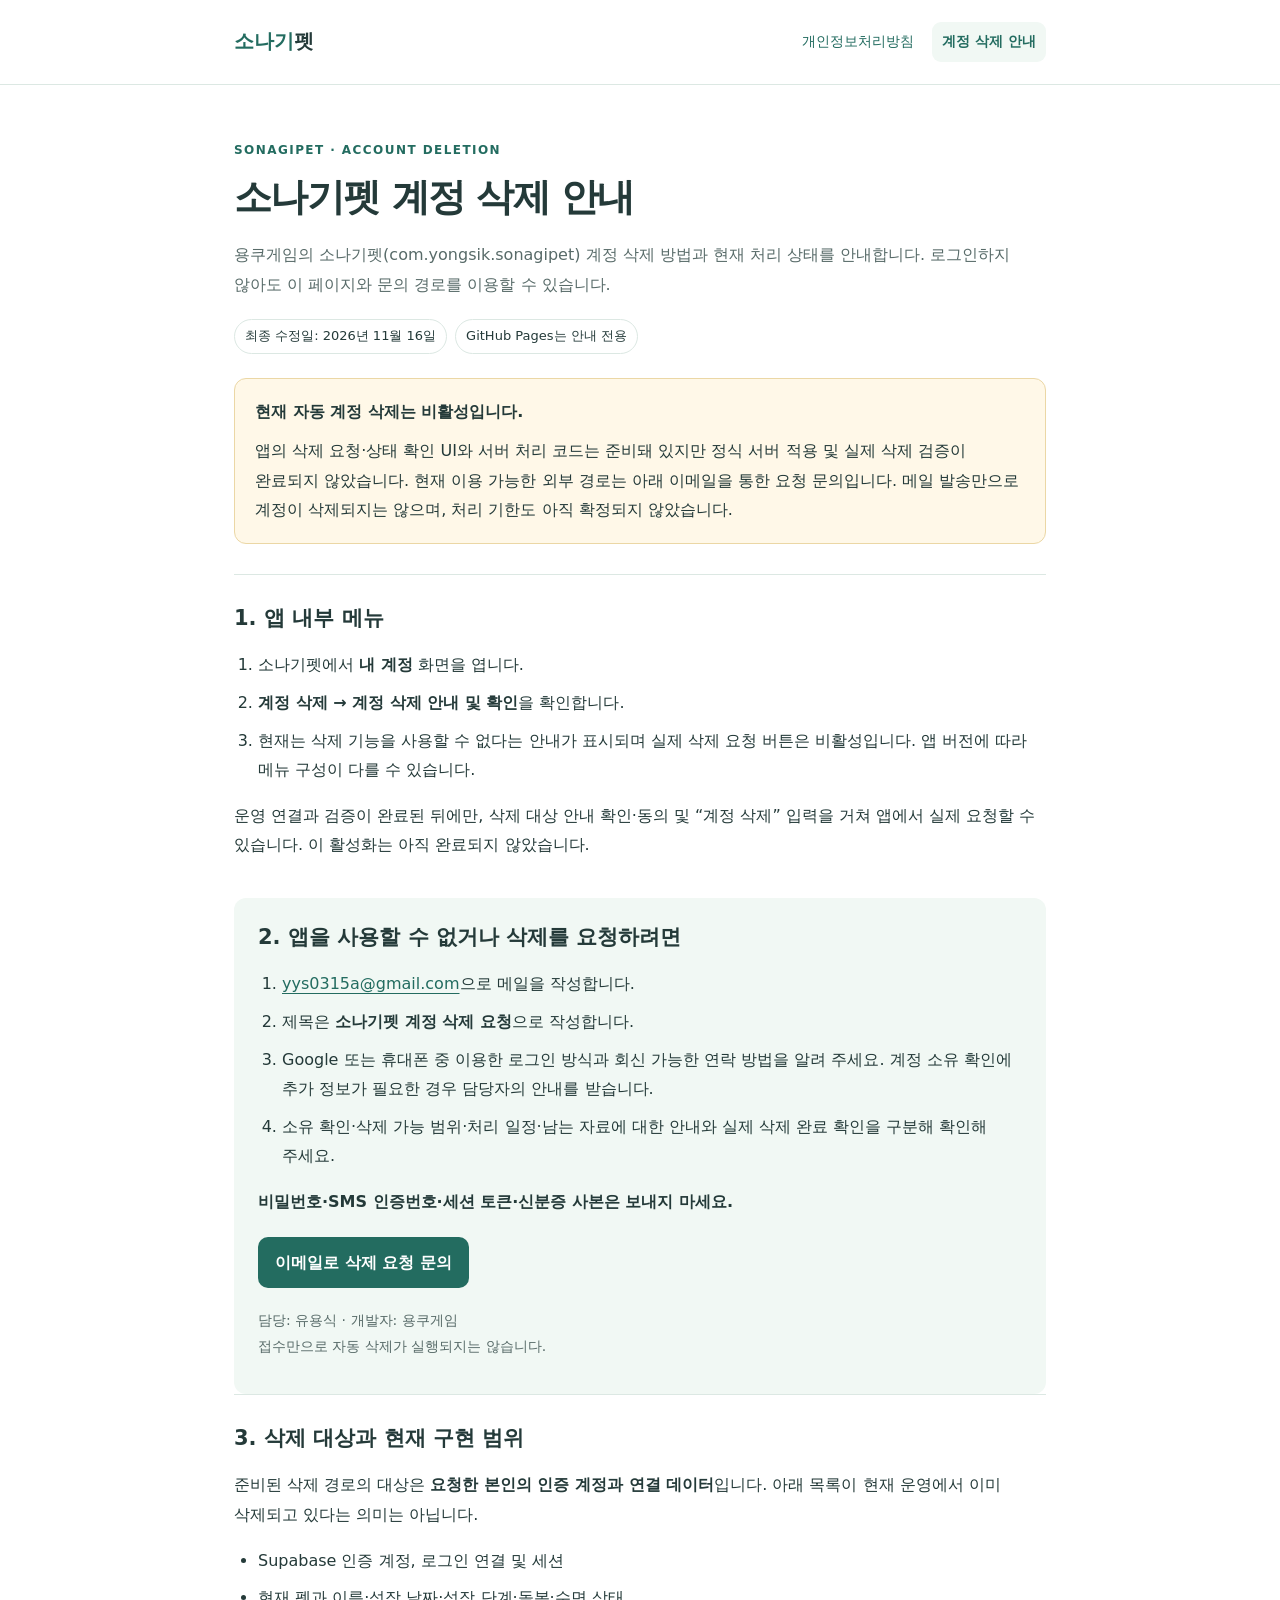
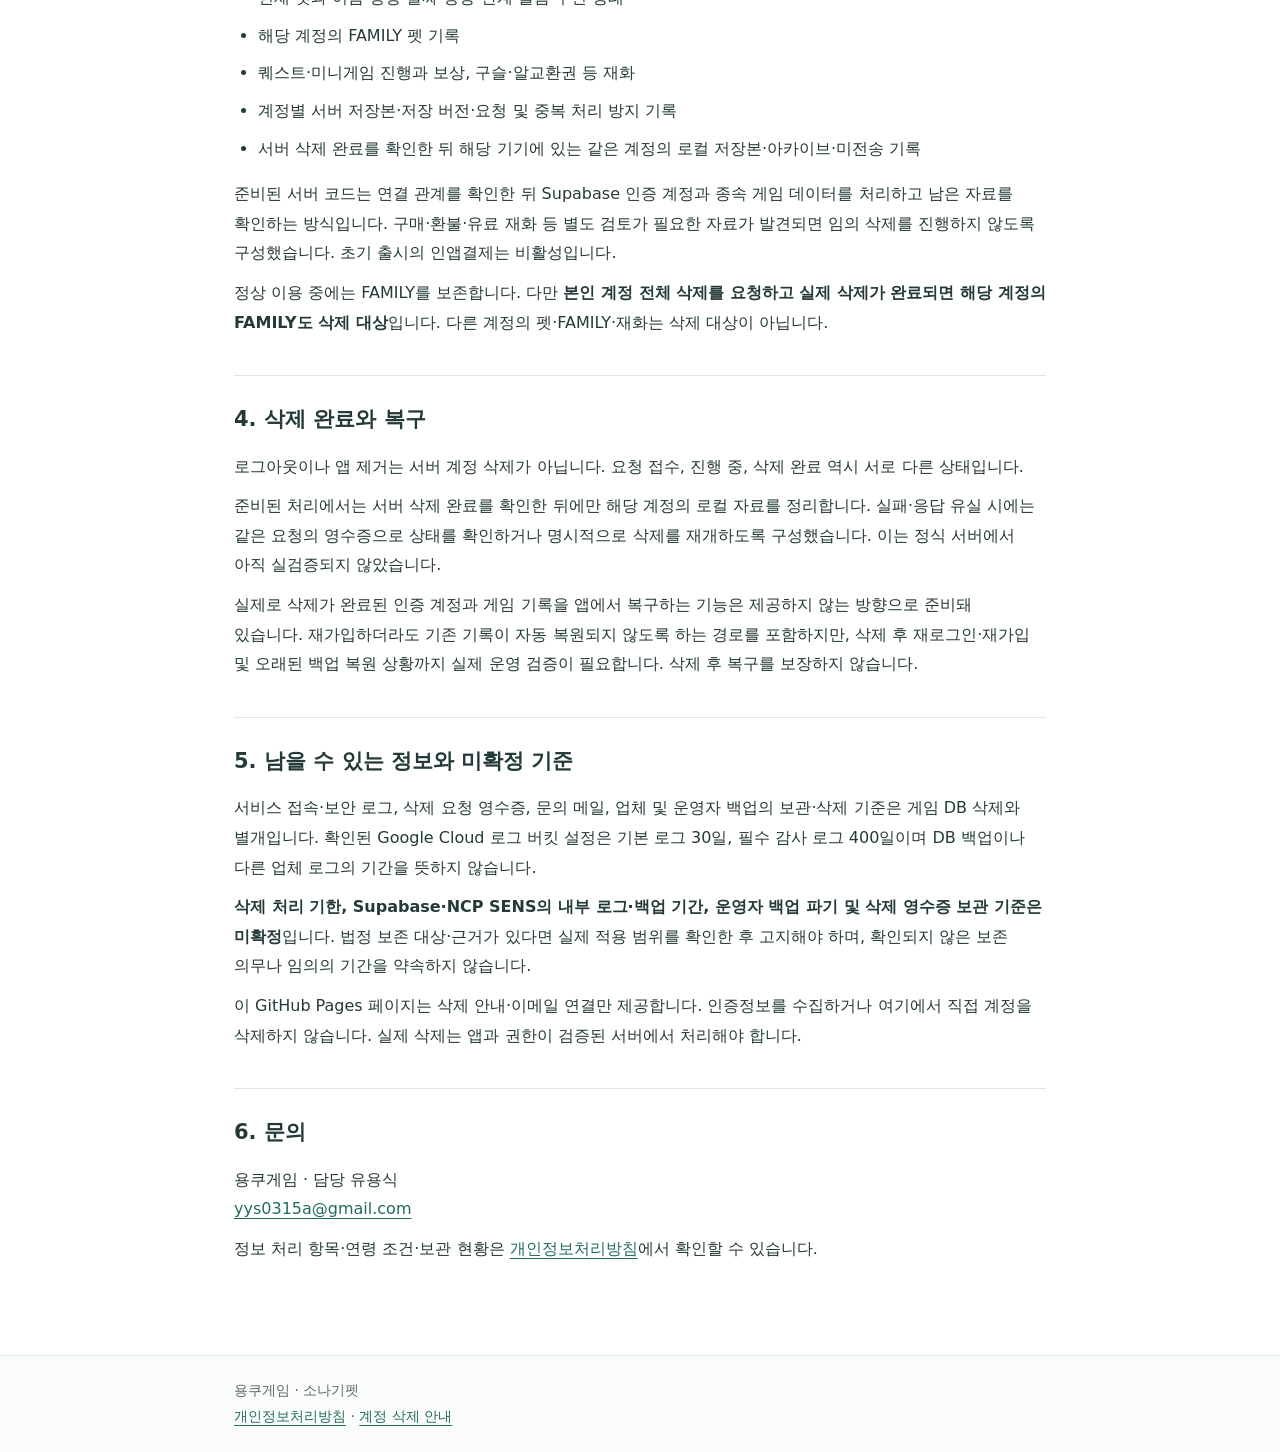
==== delete-account.html @ 119a221a "Publish SonagiPet privacy and account deletion guides" ====
<!doctype html>
<html lang="ko">
<head>
  <meta charset="utf-8">
  <meta name="viewport" content="width=device-width, initial-scale=1">
  <meta name="description" content="소나기펫 계정 삭제의 현재 상태, 앱 메뉴, 삭제 대상 정보와 외부 요청 방법을 안내합니다.">
  <meta name="referrer" content="no-referrer">
  <title>계정 삭제 안내 | 소나기펫 · 용쿠게임</title>
  <link rel="stylesheet" href="style.css">
</head>
<body>
<a class="skip" href="#content">본문으로 바로가기</a>
<header><div class="top"><a class="brand" href="privacy.html"><span>소나기</span>펫</a><nav aria-label="정책 안내"><a href="privacy.html">개인정보처리방침</a><a href="delete-account.html" aria-current="page">계정 삭제 안내</a></nav></div></header>
<main id="content">
  <p class="eyebrow">SONAGIPET · ACCOUNT DELETION</p>
  <h1>소나기펫 계정 삭제 안내</h1>
  <p class="lead">용쿠게임의 소나기펫(com.yongsik.sonagipet) 계정 삭제 방법과 현재 처리 상태를 안내합니다. 로그인하지 않아도 이 페이지와 문의 경로를 이용할 수 있습니다.</p>
  <div class="meta"><span class="tag">최종 수정일: 2026년 11월 16일</span><span class="tag">GitHub Pages는 안내 전용</span></div>
  <aside class="notice" aria-label="현재 기능 상태"><p><strong>현재 자동 계정 삭제는 비활성입니다.</strong></p><p>앱의 삭제 요청·상태 확인 UI와 서버 처리 코드는 준비돼 있지만 정식 서버 적용 및 실제 삭제 검증이 완료되지 않았습니다. 현재 이용 가능한 외부 경로는 아래 이메일을 통한 요청 문의입니다. 메일 발송만으로 계정이 삭제되지는 않으며, 처리 기한도 아직 확정되지 않았습니다.</p></aside>
  <section><h2>1. 앱 내부 메뉴</h2><ol><li>소나기펫에서 <strong>내 계정</strong> 화면을 엽니다.</li><li><strong>계정 삭제 → 계정 삭제 안내 및 확인</strong>을 확인합니다.</li><li>현재는 삭제 기능을 사용할 수 없다는 안내가 표시되며 실제 삭제 요청 버튼은 비활성입니다. 앱 버전에 따라 메뉴 구성이 다를 수 있습니다.</li></ol><p>운영 연결과 검증이 완료된 뒤에만, 삭제 대상 안내 확인·동의 및 “계정 삭제” 입력을 거쳐 앱에서 실제 요청할 수 있습니다. 이 활성화는 아직 완료되지 않았습니다.</p></section>
  <section class="contact"><h2>2. 앱을 사용할 수 없거나 삭제를 요청하려면</h2><ol><li><a href="mailto:yys0315a@gmail.com">yys0315a@gmail.com</a>으로 메일을 작성합니다.</li><li>제목은 <strong>소나기펫 계정 삭제 요청</strong>으로 작성합니다.</li><li>Google 또는 휴대폰 중 이용한 로그인 방식과 회신 가능한 연락 방법을 알려 주세요. 계정 소유 확인에 추가 정보가 필요한 경우 담당자의 안내를 받습니다.</li><li>소유 확인·삭제 가능 범위·처리 일정·남는 자료에 대한 안내와 실제 삭제 완료 확인을 구분해 확인해 주세요.</li></ol><p><strong>비밀번호·SMS 인증번호·세션 토큰·신분증 사본은 보내지 마세요.</strong></p><a class="button" href="mailto:yys0315a@gmail.com?subject=%EC%86%8C%EB%82%98%EA%B8%B0%ED%8E%AB%20%EA%B3%84%EC%A0%95%20%EC%82%AD%EC%A0%9C%20%EC%9A%94%EC%B2%AD">이메일로 삭제 요청 문의</a><p class="small">담당: 유용식 · 개발자: 용쿠게임<br>접수만으로 자동 삭제가 실행되지는 않습니다.</p></section>
  <section><h2>3. 삭제 대상과 현재 구현 범위</h2><p>준비된 삭제 경로의 대상은 <strong>요청한 본인의 인증 계정과 연결 데이터</strong>입니다. 아래 목록이 현재 운영에서 이미 삭제되고 있다는 의미는 아닙니다.</p><ul><li>Supabase 인증 계정, 로그인 연결 및 세션</li><li>현재 펫과 이름·성장 날짜·성장 단계·돌봄·수면 상태</li><li>해당 계정의 FAMILY 펫 기록</li><li>퀘스트·미니게임 진행과 보상, 구슬·알교환권 등 재화</li><li>계정별 서버 저장본·저장 버전·요청 및 중복 처리 방지 기록</li><li>서버 삭제 완료를 확인한 뒤 해당 기기에 있는 같은 계정의 로컬 저장본·아카이브·미전송 기록</li></ul><p>준비된 서버 코드는 연결 관계를 확인한 뒤 Supabase 인증 계정과 종속 게임 데이터를 처리하고 남은 자료를 확인하는 방식입니다. 구매·환불·유료 재화 등 별도 검토가 필요한 자료가 발견되면 임의 삭제를 진행하지 않도록 구성했습니다. 초기 출시의 인앱결제는 비활성입니다.</p><p>정상 이용 중에는 FAMILY를 보존합니다. 다만 <strong>본인 계정 전체 삭제를 요청하고 실제 삭제가 완료되면 해당 계정의 FAMILY도 삭제 대상</strong>입니다. 다른 계정의 펫·FAMILY·재화는 삭제 대상이 아닙니다.</p></section>
  <section><h2>4. 삭제 완료와 복구</h2><p>로그아웃이나 앱 제거는 서버 계정 삭제가 아닙니다. 요청 접수, 진행 중, 삭제 완료 역시 서로 다른 상태입니다.</p><p>준비된 처리에서는 서버 삭제 완료를 확인한 뒤에만 해당 계정의 로컬 자료를 정리합니다. 실패·응답 유실 시에는 같은 요청의 영수증으로 상태를 확인하거나 명시적으로 삭제를 재개하도록 구성했습니다. 이는 정식 서버에서 아직 실검증되지 않았습니다.</p><p>실제로 삭제가 완료된 인증 계정과 게임 기록을 앱에서 복구하는 기능은 제공하지 않는 방향으로 준비돼 있습니다. 재가입하더라도 기존 기록이 자동 복원되지 않도록 하는 경로를 포함하지만, 삭제 후 재로그인·재가입 및 오래된 백업 복원 상황까지 실제 운영 검증이 필요합니다. 삭제 후 복구를 보장하지 않습니다.</p></section>
  <section><h2>5. 남을 수 있는 정보와 미확정 기준</h2><p>서비스 접속·보안 로그, 삭제 요청 영수증, 문의 메일, 업체 및 운영자 백업의 보관·삭제 기준은 게임 DB 삭제와 별개입니다. 확인된 Google Cloud 로그 버킷 설정은 기본 로그 30일, 필수 감사 로그 400일이며 DB 백업이나 다른 업체 로그의 기간을 뜻하지 않습니다.</p><p><strong>삭제 처리 기한, Supabase·NCP SENS의 내부 로그·백업 기간, 운영자 백업 파기 및 삭제 영수증 보관 기준은 미확정</strong>입니다. 법정 보존 대상·근거가 있다면 실제 적용 범위를 확인한 후 고지해야 하며, 확인되지 않은 보존 의무나 임의의 기간을 약속하지 않습니다.</p><p>이 GitHub Pages 페이지는 삭제 안내·이메일 연결만 제공합니다. 인증정보를 수집하거나 여기에서 직접 계정을 삭제하지 않습니다. 실제 삭제는 앱과 권한이 검증된 서버에서 처리해야 합니다.</p></section>
  <section><h2>6. 문의</h2><p>용쿠게임 · 담당 유용식<br><a href="mailto:yys0315a@gmail.com">yys0315a@gmail.com</a></p><p>정보 처리 항목·연령 조건·보관 현황은 <a href="privacy.html">개인정보처리방침</a>에서 확인할 수 있습니다.</p></section>
</main><footer><div class="foot">용쿠게임 · 소나기펫<br><a href="privacy.html">개인정보처리방침</a> · <a href="delete-account.html">계정 삭제 안내</a></div></footer>
</body></html>
---- style.css ----
:root{color-scheme:light;--ink:#243a39;--muted:#586b69;--accent:#236c60;--line:#dce8e3;--soft:#f1f8f4;--warn:#fff8e8;--max:860px}*{box-sizing:border-box}html{scroll-behavior:smooth}body{margin:0;background:#fff;color:var(--ink);font:16px/1.85 system-ui,-apple-system,"Noto Sans KR","Malgun Gothic",sans-serif;word-break:keep-all;overflow-wrap:anywhere}a{color:var(--accent);text-underline-offset:4px}a:hover{text-decoration-thickness:2px}.skip{position:absolute;top:-100px;left:12px;padding:8px;background:#fff;z-index:5}.skip:focus{top:8px}header{border-bottom:1px solid var(--line)}.top,main,.foot{max-width:var(--max);margin:auto;padding:22px 24px}.top{display:flex;align-items:center;justify-content:space-between;gap:16px}.brand{font-size:20px;font-weight:800;color:var(--ink);text-decoration:none}.brand span{color:var(--accent)}nav{display:flex;gap:8px;flex-wrap:wrap}nav a{font-size:14px;padding:7px 10px;border-radius:9px;text-decoration:none}nav a[aria-current=page]{background:var(--soft);font-weight:700}main{padding-top:44px;padding-bottom:54px}.eyebrow{font-size:12px;letter-spacing:.12em;color:var(--accent);font-weight:800}h1{font-size:clamp(28px,5vw,38px);line-height:1.4;margin:10px 0 16px;letter-spacing:-.04em}h2{font-size:21px;line-height:1.5;margin:0 0 16px}h3{font-size:17px;margin:20px 0 8px}p{margin:10px 0}.lead{color:var(--muted)}.meta{display:flex;flex-wrap:wrap;gap:8px;margin:20px 0}.tag{padding:4px 10px;border:1px solid var(--line);border-radius:30px;font-size:13px}.notice{background:var(--warn);border:1px solid #ebd7a5;border-radius:12px;padding:18px 20px;margin:24px 0}.notice p:first-child{margin-top:0}.notice p:last-child{margin-bottom:0}.summary{background:var(--soft);padding:20px;border-radius:12px;margin:24px 0}section{padding:28px 0;border-top:1px solid var(--line)}section:first-of-type{margin-top:30px}ul,ol{padding-left:24px}li{margin:8px 0}.items{display:grid;gap:12px;margin:18px 0}.item{border:1px solid var(--line);border-radius:10px;padding:16px 18px}.item h3{margin:0 0 6px}.item p{margin:6px 0}.label{font-weight:700}.contact{background:var(--soft);padding:24px;border-radius:12px;border:0}.button{display:inline-block;background:var(--accent);color:#fff;padding:11px 17px;border-radius:10px;text-decoration:none;font-weight:700;margin:10px 0}.small{font-size:14px;color:var(--muted)}footer{border-top:1px solid var(--line);background:#fafcfb}.foot{font-size:14px;color:var(--muted)}:focus-visible{outline:3px solid #397daf;outline-offset:4px}@media(max-width:600px){.top{align-items:flex-start;flex-direction:column;gap:10px}.top,main,.foot{padding-left:20px;padding-right:20px}main{padding-top:28px}nav a{padding:7px 9px}.notice,.summary,.contact{padding:17px}h2{font-size:20px}}@media(prefers-reduced-motion:reduce){html{scroll-behavior:auto}}@media print{nav,.skip,.button{display:none}body{font-size:11pt}main{max-width:none;padding:0}.notice{background:none}a{color:inherit}}
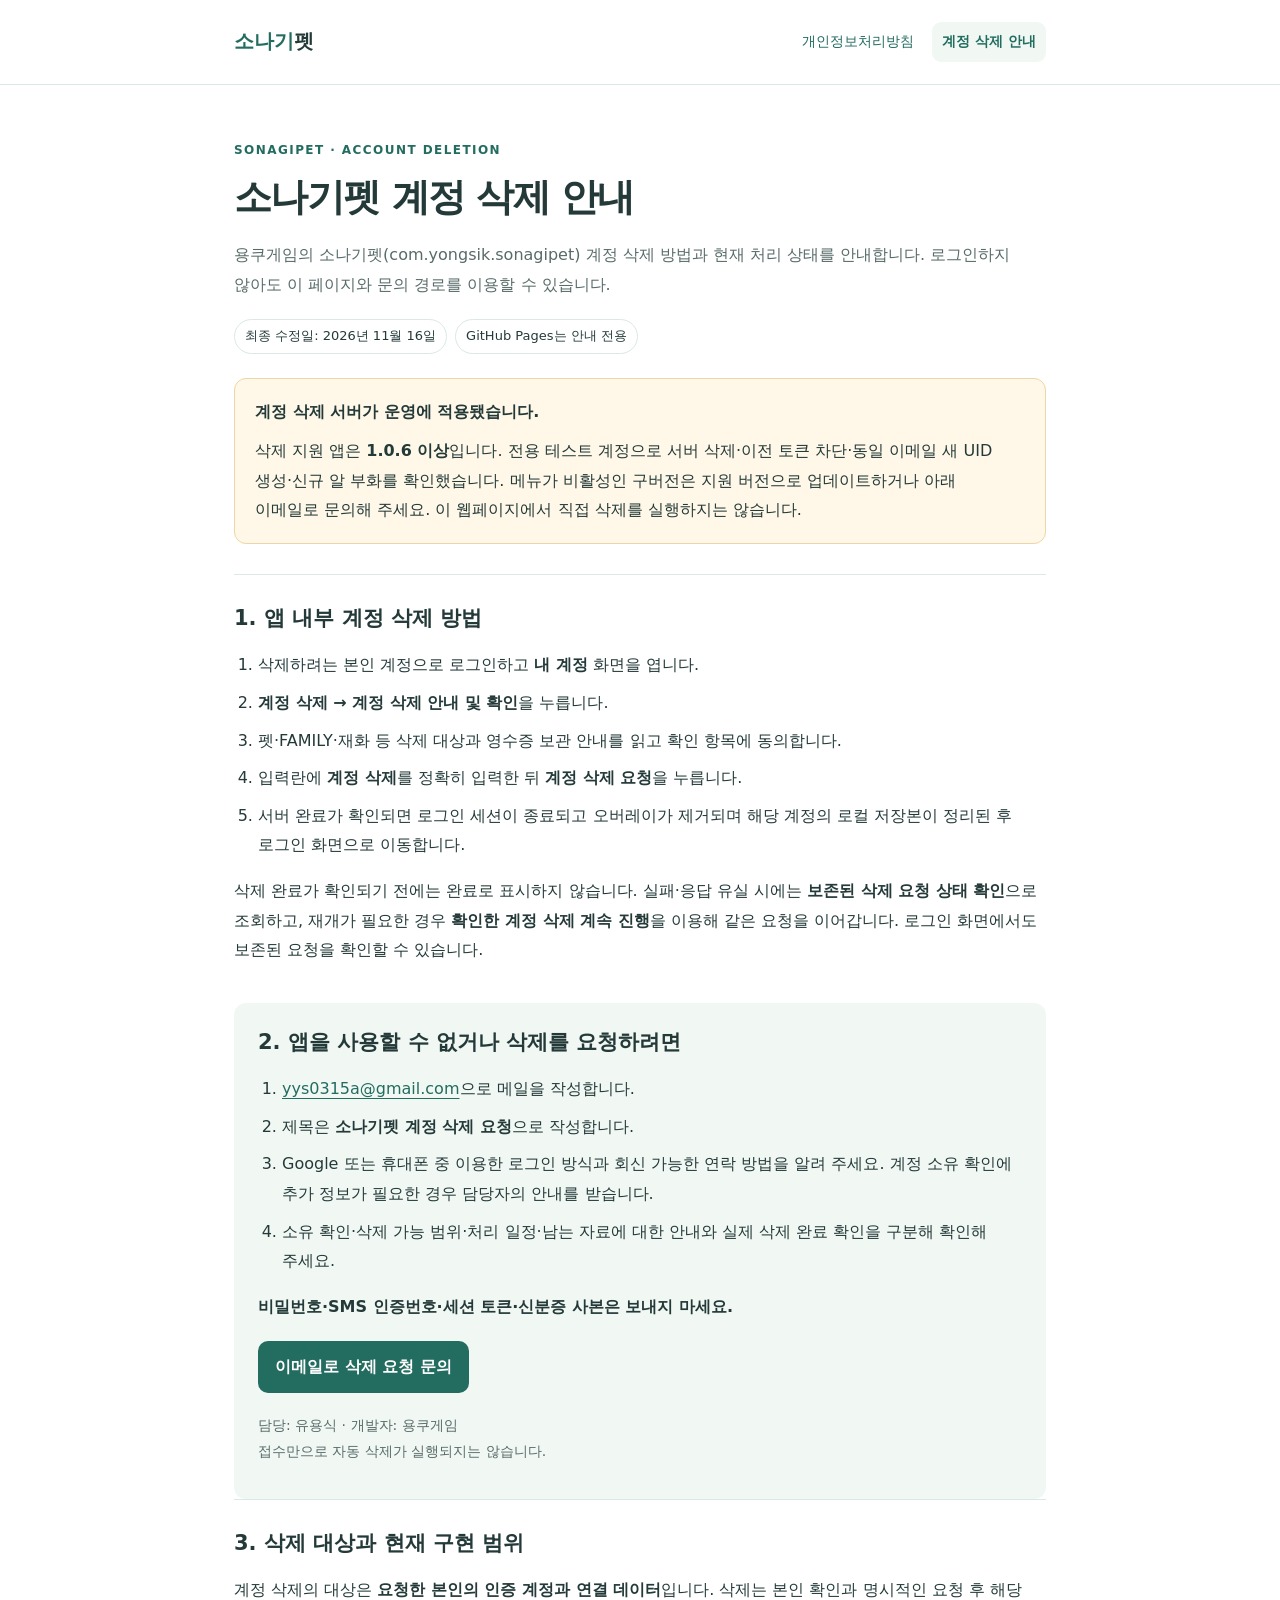
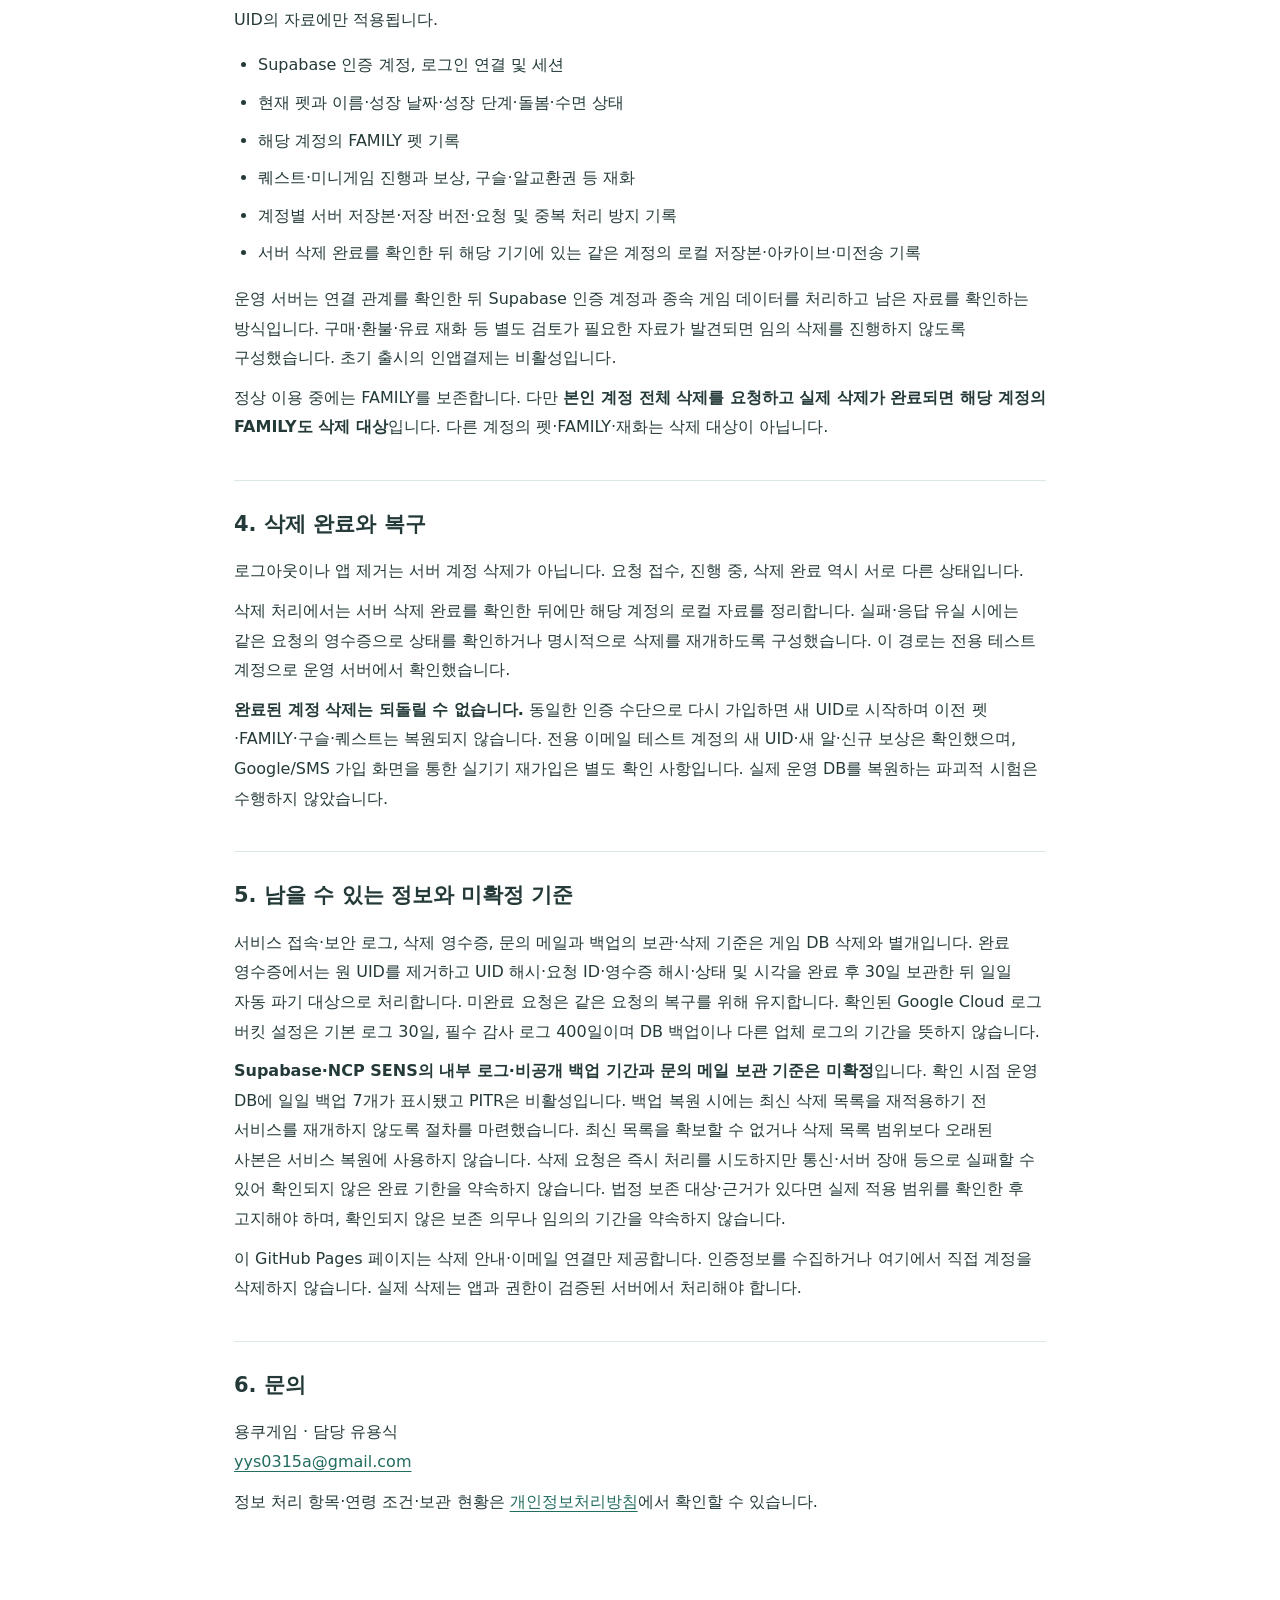
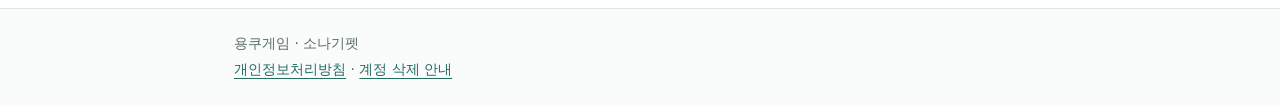
==== commit eebac5cd: "Document live account deletion and 30-day receipts" ====
--- a/delete-account.html
+++ b/delete-account.html
@@ -16,12 +16,12 @@
   <h1>소나기펫 계정 삭제 안내</h1>
   <p class="lead">용쿠게임의 소나기펫(com.yongsik.sonagipet) 계정 삭제 방법과 현재 처리 상태를 안내합니다. 로그인하지 않아도 이 페이지와 문의 경로를 이용할 수 있습니다.</p>
   <div class="meta"><span class="tag">최종 수정일: 2026년 11월 16일</span><span class="tag">GitHub Pages는 안내 전용</span></div>
-  <aside class="notice" aria-label="현재 기능 상태"><p><strong>현재 자동 계정 삭제는 비활성입니다.</strong></p><p>앱의 삭제 요청·상태 확인 UI와 서버 처리 코드는 준비돼 있지만 정식 서버 적용 및 실제 삭제 검증이 완료되지 않았습니다. 현재 이용 가능한 외부 경로는 아래 이메일을 통한 요청 문의입니다. 메일 발송만으로 계정이 삭제되지는 않으며, 처리 기한도 아직 확정되지 않았습니다.</p></aside>
-  <section><h2>1. 앱 내부 메뉴</h2><ol><li>소나기펫에서 <strong>내 계정</strong> 화면을 엽니다.</li><li><strong>계정 삭제 → 계정 삭제 안내 및 확인</strong>을 확인합니다.</li><li>현재는 삭제 기능을 사용할 수 없다는 안내가 표시되며 실제 삭제 요청 버튼은 비활성입니다. 앱 버전에 따라 메뉴 구성이 다를 수 있습니다.</li></ol><p>운영 연결과 검증이 완료된 뒤에만, 삭제 대상 안내 확인·동의 및 “계정 삭제” 입력을 거쳐 앱에서 실제 요청할 수 있습니다. 이 활성화는 아직 완료되지 않았습니다.</p></section>
+  <aside class="notice" aria-label="현재 기능 상태"><p><strong>계정 삭제 서버가 운영에 적용됐습니다.</strong></p><p>삭제 지원 앱은 <strong>1.0.6 이상</strong>입니다. 전용 테스트 계정으로 서버 삭제·이전 토큰 차단·동일 이메일 새 UID 생성·신규 알 부화를 확인했습니다. 메뉴가 비활성인 구버전은 지원 버전으로 업데이트하거나 아래 이메일로 문의해 주세요. 이 웹페이지에서 직접 삭제를 실행하지는 않습니다.</p></aside>
+  <section><h2>1. 앱 내부 계정 삭제 방법</h2><ol><li>삭제하려는 본인 계정으로 로그인하고 <strong>내 계정</strong> 화면을 엽니다.</li><li><strong>계정 삭제 → 계정 삭제 안내 및 확인</strong>을 누릅니다.</li><li>펫·FAMILY·재화 등 삭제 대상과 영수증 보관 안내를 읽고 확인 항목에 동의합니다.</li><li>입력란에 <strong>계정 삭제</strong>를 정확히 입력한 뒤 <strong>계정 삭제 요청</strong>을 누릅니다.</li><li>서버 완료가 확인되면 로그인 세션이 종료되고 오버레이가 제거되며 해당 계정의 로컬 저장본이 정리된 후 로그인 화면으로 이동합니다.</li></ol><p>삭제 완료가 확인되기 전에는 완료로 표시하지 않습니다. 실패·응답 유실 시에는 <strong>보존된 삭제 요청 상태 확인</strong>으로 조회하고, 재개가 필요한 경우 <strong>확인한 계정 삭제 계속 진행</strong>을 이용해 같은 요청을 이어갑니다. 로그인 화면에서도 보존된 요청을 확인할 수 있습니다.</p></section>
   <section class="contact"><h2>2. 앱을 사용할 수 없거나 삭제를 요청하려면</h2><ol><li><a href="mailto:yys0315a@gmail.com">yys0315a@gmail.com</a>으로 메일을 작성합니다.</li><li>제목은 <strong>소나기펫 계정 삭제 요청</strong>으로 작성합니다.</li><li>Google 또는 휴대폰 중 이용한 로그인 방식과 회신 가능한 연락 방법을 알려 주세요. 계정 소유 확인에 추가 정보가 필요한 경우 담당자의 안내를 받습니다.</li><li>소유 확인·삭제 가능 범위·처리 일정·남는 자료에 대한 안내와 실제 삭제 완료 확인을 구분해 확인해 주세요.</li></ol><p><strong>비밀번호·SMS 인증번호·세션 토큰·신분증 사본은 보내지 마세요.</strong></p><a class="button" href="mailto:yys0315a@gmail.com?subject=%EC%86%8C%EB%82%98%EA%B8%B0%ED%8E%AB%20%EA%B3%84%EC%A0%95%20%EC%82%AD%EC%A0%9C%20%EC%9A%94%EC%B2%AD">이메일로 삭제 요청 문의</a><p class="small">담당: 유용식 · 개발자: 용쿠게임<br>접수만으로 자동 삭제가 실행되지는 않습니다.</p></section>
-  <section><h2>3. 삭제 대상과 현재 구현 범위</h2><p>준비된 삭제 경로의 대상은 <strong>요청한 본인의 인증 계정과 연결 데이터</strong>입니다. 아래 목록이 현재 운영에서 이미 삭제되고 있다는 의미는 아닙니다.</p><ul><li>Supabase 인증 계정, 로그인 연결 및 세션</li><li>현재 펫과 이름·성장 날짜·성장 단계·돌봄·수면 상태</li><li>해당 계정의 FAMILY 펫 기록</li><li>퀘스트·미니게임 진행과 보상, 구슬·알교환권 등 재화</li><li>계정별 서버 저장본·저장 버전·요청 및 중복 처리 방지 기록</li><li>서버 삭제 완료를 확인한 뒤 해당 기기에 있는 같은 계정의 로컬 저장본·아카이브·미전송 기록</li></ul><p>준비된 서버 코드는 연결 관계를 확인한 뒤 Supabase 인증 계정과 종속 게임 데이터를 처리하고 남은 자료를 확인하는 방식입니다. 구매·환불·유료 재화 등 별도 검토가 필요한 자료가 발견되면 임의 삭제를 진행하지 않도록 구성했습니다. 초기 출시의 인앱결제는 비활성입니다.</p><p>정상 이용 중에는 FAMILY를 보존합니다. 다만 <strong>본인 계정 전체 삭제를 요청하고 실제 삭제가 완료되면 해당 계정의 FAMILY도 삭제 대상</strong>입니다. 다른 계정의 펫·FAMILY·재화는 삭제 대상이 아닙니다.</p></section>
-  <section><h2>4. 삭제 완료와 복구</h2><p>로그아웃이나 앱 제거는 서버 계정 삭제가 아닙니다. 요청 접수, 진행 중, 삭제 완료 역시 서로 다른 상태입니다.</p><p>준비된 처리에서는 서버 삭제 완료를 확인한 뒤에만 해당 계정의 로컬 자료를 정리합니다. 실패·응답 유실 시에는 같은 요청의 영수증으로 상태를 확인하거나 명시적으로 삭제를 재개하도록 구성했습니다. 이는 정식 서버에서 아직 실검증되지 않았습니다.</p><p>실제로 삭제가 완료된 인증 계정과 게임 기록을 앱에서 복구하는 기능은 제공하지 않는 방향으로 준비돼 있습니다. 재가입하더라도 기존 기록이 자동 복원되지 않도록 하는 경로를 포함하지만, 삭제 후 재로그인·재가입 및 오래된 백업 복원 상황까지 실제 운영 검증이 필요합니다. 삭제 후 복구를 보장하지 않습니다.</p></section>
-  <section><h2>5. 남을 수 있는 정보와 미확정 기준</h2><p>서비스 접속·보안 로그, 삭제 요청 영수증, 문의 메일, 업체 및 운영자 백업의 보관·삭제 기준은 게임 DB 삭제와 별개입니다. 확인된 Google Cloud 로그 버킷 설정은 기본 로그 30일, 필수 감사 로그 400일이며 DB 백업이나 다른 업체 로그의 기간을 뜻하지 않습니다.</p><p><strong>삭제 처리 기한, Supabase·NCP SENS의 내부 로그·백업 기간, 운영자 백업 파기 및 삭제 영수증 보관 기준은 미확정</strong>입니다. 법정 보존 대상·근거가 있다면 실제 적용 범위를 확인한 후 고지해야 하며, 확인되지 않은 보존 의무나 임의의 기간을 약속하지 않습니다.</p><p>이 GitHub Pages 페이지는 삭제 안내·이메일 연결만 제공합니다. 인증정보를 수집하거나 여기에서 직접 계정을 삭제하지 않습니다. 실제 삭제는 앱과 권한이 검증된 서버에서 처리해야 합니다.</p></section>
+  <section><h2>3. 삭제 대상과 현재 구현 범위</h2><p>계정 삭제의 대상은 <strong>요청한 본인의 인증 계정과 연결 데이터</strong>입니다. 삭제는 본인 확인과 명시적인 요청 후 해당 UID의 자료에만 적용됩니다.</p><ul><li>Supabase 인증 계정, 로그인 연결 및 세션</li><li>현재 펫과 이름·성장 날짜·성장 단계·돌봄·수면 상태</li><li>해당 계정의 FAMILY 펫 기록</li><li>퀘스트·미니게임 진행과 보상, 구슬·알교환권 등 재화</li><li>계정별 서버 저장본·저장 버전·요청 및 중복 처리 방지 기록</li><li>서버 삭제 완료를 확인한 뒤 해당 기기에 있는 같은 계정의 로컬 저장본·아카이브·미전송 기록</li></ul><p>운영 서버는 연결 관계를 확인한 뒤 Supabase 인증 계정과 종속 게임 데이터를 처리하고 남은 자료를 확인하는 방식입니다. 구매·환불·유료 재화 등 별도 검토가 필요한 자료가 발견되면 임의 삭제를 진행하지 않도록 구성했습니다. 초기 출시의 인앱결제는 비활성입니다.</p><p>정상 이용 중에는 FAMILY를 보존합니다. 다만 <strong>본인 계정 전체 삭제를 요청하고 실제 삭제가 완료되면 해당 계정의 FAMILY도 삭제 대상</strong>입니다. 다른 계정의 펫·FAMILY·재화는 삭제 대상이 아닙니다.</p></section>
+  <section><h2>4. 삭제 완료와 복구</h2><p>로그아웃이나 앱 제거는 서버 계정 삭제가 아닙니다. 요청 접수, 진행 중, 삭제 완료 역시 서로 다른 상태입니다.</p><p>삭제 처리에서는 서버 삭제 완료를 확인한 뒤에만 해당 계정의 로컬 자료를 정리합니다. 실패·응답 유실 시에는 같은 요청의 영수증으로 상태를 확인하거나 명시적으로 삭제를 재개하도록 구성했습니다. 이 경로는 전용 테스트 계정으로 운영 서버에서 확인했습니다.</p><p><strong>완료된 계정 삭제는 되돌릴 수 없습니다.</strong> 동일한 인증 수단으로 다시 가입하면 새 UID로 시작하며 이전 펫·FAMILY·구슬·퀘스트는 복원되지 않습니다. 전용 이메일 테스트 계정의 새 UID·새 알·신규 보상은 확인했으며, Google/SMS 가입 화면을 통한 실기기 재가입은 별도 확인 사항입니다. 실제 운영 DB를 복원하는 파괴적 시험은 수행하지 않았습니다.</p></section>
+  <section><h2>5. 남을 수 있는 정보와 미확정 기준</h2><p>서비스 접속·보안 로그, 삭제 영수증, 문의 메일과 백업의 보관·삭제 기준은 게임 DB 삭제와 별개입니다. 완료 영수증에서는 원 UID를 제거하고 UID 해시·요청 ID·영수증 해시·상태 및 시각을 완료 후 30일 보관한 뒤 일일 자동 파기 대상으로 처리합니다. 미완료 요청은 같은 요청의 복구를 위해 유지합니다. 확인된 Google Cloud 로그 버킷 설정은 기본 로그 30일, 필수 감사 로그 400일이며 DB 백업이나 다른 업체 로그의 기간을 뜻하지 않습니다.</p><p><strong>Supabase·NCP SENS의 내부 로그·비공개 백업 기간과 문의 메일 보관 기준은 미확정</strong>입니다. 확인 시점 운영 DB에 일일 백업 7개가 표시됐고 PITR은 비활성입니다. 백업 복원 시에는 최신 삭제 목록을 재적용하기 전 서비스를 재개하지 않도록 절차를 마련했습니다. 최신 목록을 확보할 수 없거나 삭제 목록 범위보다 오래된 사본은 서비스 복원에 사용하지 않습니다. 삭제 요청은 즉시 처리를 시도하지만 통신·서버 장애 등으로 실패할 수 있어 확인되지 않은 완료 기한을 약속하지 않습니다. 법정 보존 대상·근거가 있다면 실제 적용 범위를 확인한 후 고지해야 하며, 확인되지 않은 보존 의무나 임의의 기간을 약속하지 않습니다.</p><p>이 GitHub Pages 페이지는 삭제 안내·이메일 연결만 제공합니다. 인증정보를 수집하거나 여기에서 직접 계정을 삭제하지 않습니다. 실제 삭제는 앱과 권한이 검증된 서버에서 처리해야 합니다.</p></section>
   <section><h2>6. 문의</h2><p>용쿠게임 · 담당 유용식<br><a href="mailto:yys0315a@gmail.com">yys0315a@gmail.com</a></p><p>정보 처리 항목·연령 조건·보관 현황은 <a href="privacy.html">개인정보처리방침</a>에서 확인할 수 있습니다.</p></section>
 </main><footer><div class="foot">용쿠게임 · 소나기펫<br><a href="privacy.html">개인정보처리방침</a> · <a href="delete-account.html">계정 삭제 안내</a></div></footer>
 </body></html>
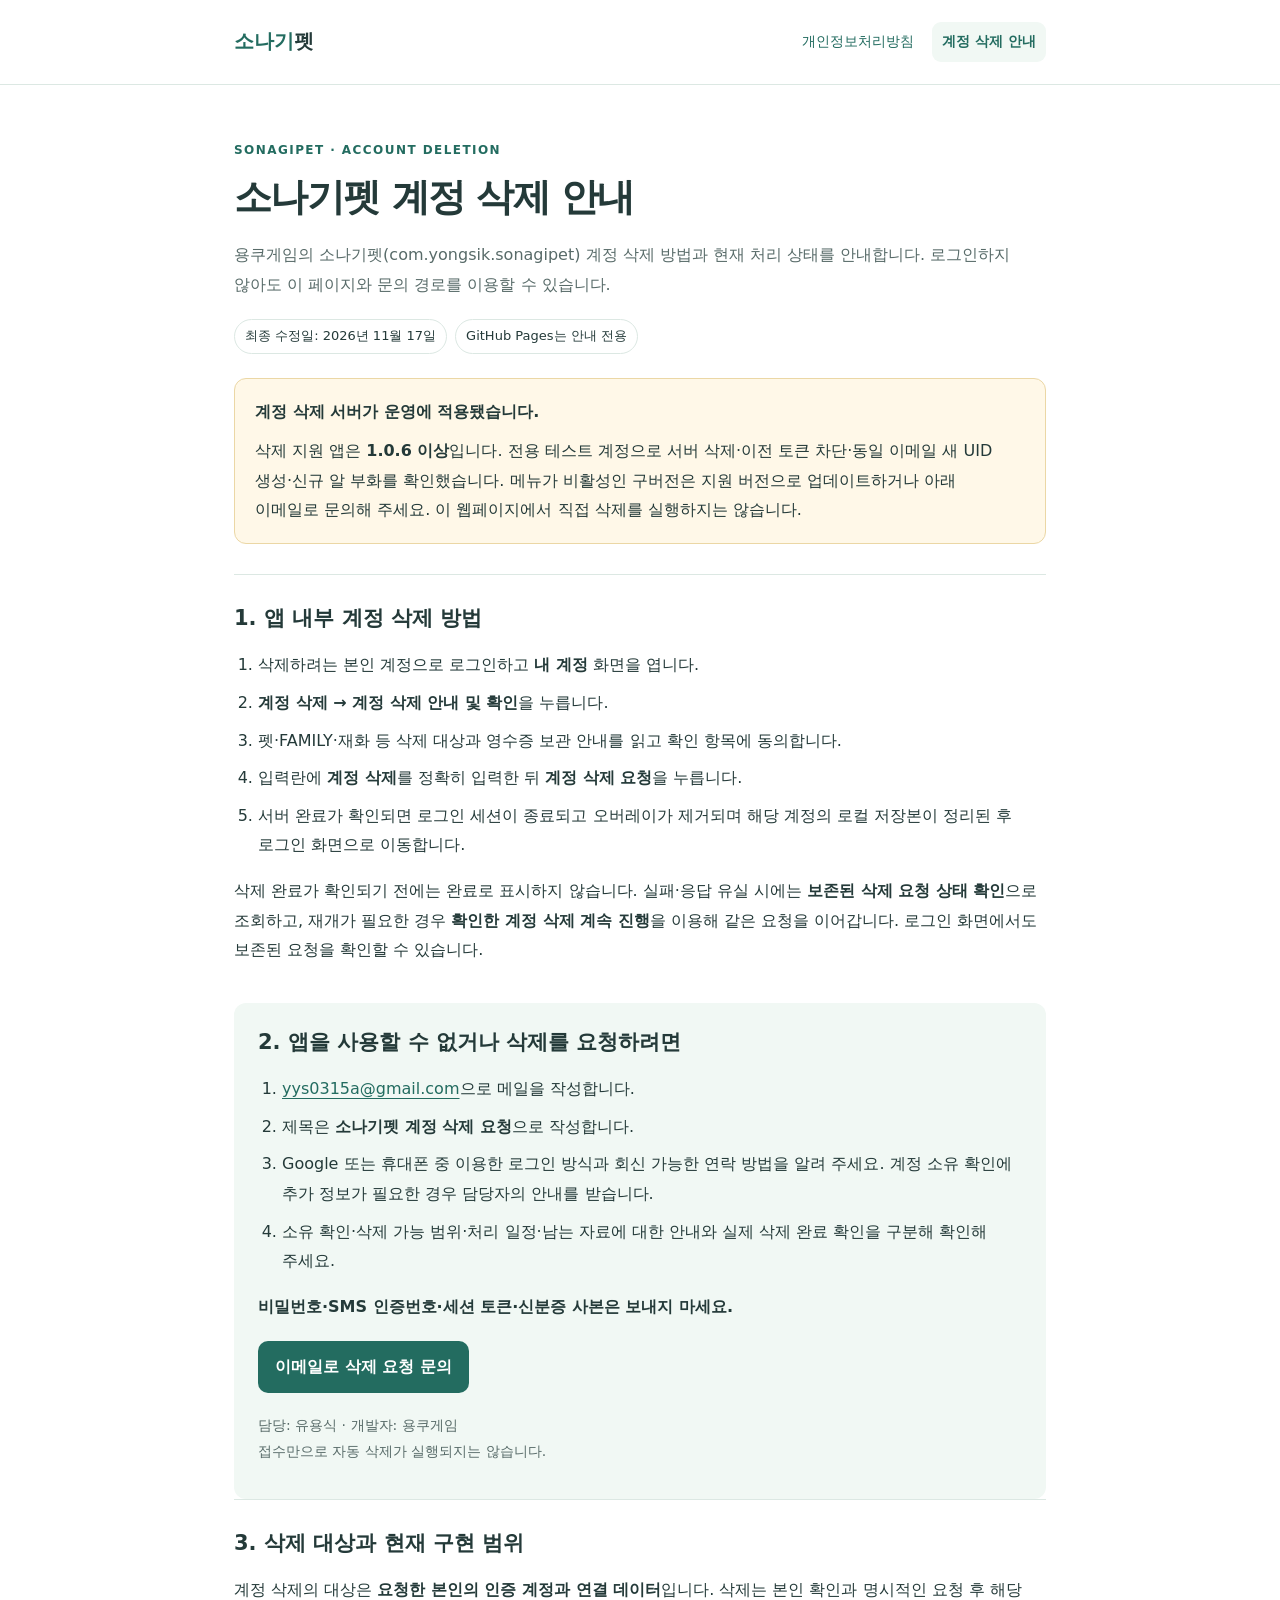
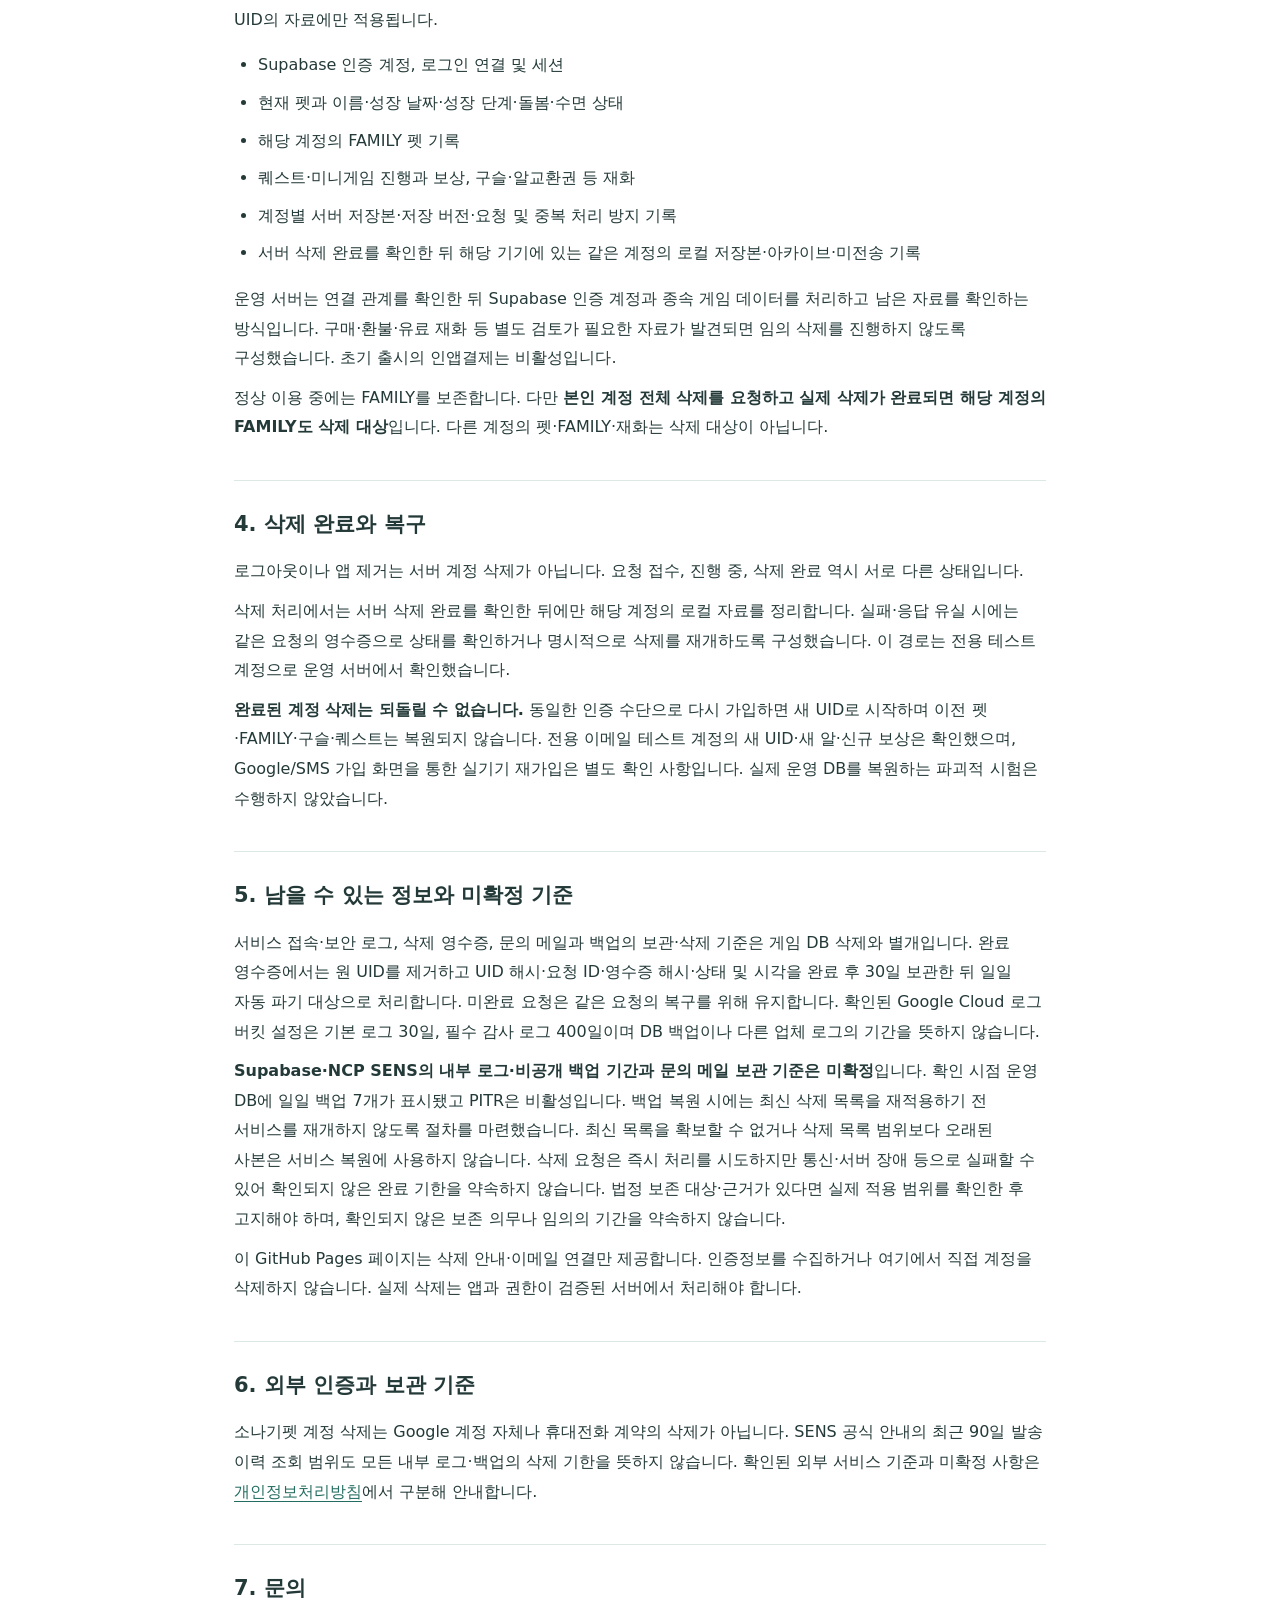
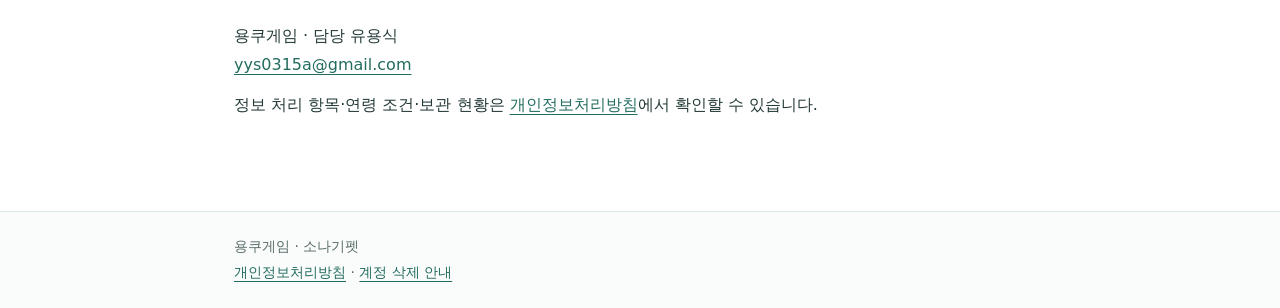
==== commit e8f4efbd: "Set minimum age 14 and clarify provider retention" ====
--- a/delete-account.html
+++ b/delete-account.html
@@ -15,13 +15,14 @@
   <p class="eyebrow">SONAGIPET · ACCOUNT DELETION</p>
   <h1>소나기펫 계정 삭제 안내</h1>
   <p class="lead">용쿠게임의 소나기펫(com.yongsik.sonagipet) 계정 삭제 방법과 현재 처리 상태를 안내합니다. 로그인하지 않아도 이 페이지와 문의 경로를 이용할 수 있습니다.</p>
-  <div class="meta"><span class="tag">최종 수정일: 2026년 11월 16일</span><span class="tag">GitHub Pages는 안내 전용</span></div>
+  <div class="meta"><span class="tag">최종 수정일: 2026년 11월 17일</span><span class="tag">GitHub Pages는 안내 전용</span></div>
   <aside class="notice" aria-label="현재 기능 상태"><p><strong>계정 삭제 서버가 운영에 적용됐습니다.</strong></p><p>삭제 지원 앱은 <strong>1.0.6 이상</strong>입니다. 전용 테스트 계정으로 서버 삭제·이전 토큰 차단·동일 이메일 새 UID 생성·신규 알 부화를 확인했습니다. 메뉴가 비활성인 구버전은 지원 버전으로 업데이트하거나 아래 이메일로 문의해 주세요. 이 웹페이지에서 직접 삭제를 실행하지는 않습니다.</p></aside>
   <section><h2>1. 앱 내부 계정 삭제 방법</h2><ol><li>삭제하려는 본인 계정으로 로그인하고 <strong>내 계정</strong> 화면을 엽니다.</li><li><strong>계정 삭제 → 계정 삭제 안내 및 확인</strong>을 누릅니다.</li><li>펫·FAMILY·재화 등 삭제 대상과 영수증 보관 안내를 읽고 확인 항목에 동의합니다.</li><li>입력란에 <strong>계정 삭제</strong>를 정확히 입력한 뒤 <strong>계정 삭제 요청</strong>을 누릅니다.</li><li>서버 완료가 확인되면 로그인 세션이 종료되고 오버레이가 제거되며 해당 계정의 로컬 저장본이 정리된 후 로그인 화면으로 이동합니다.</li></ol><p>삭제 완료가 확인되기 전에는 완료로 표시하지 않습니다. 실패·응답 유실 시에는 <strong>보존된 삭제 요청 상태 확인</strong>으로 조회하고, 재개가 필요한 경우 <strong>확인한 계정 삭제 계속 진행</strong>을 이용해 같은 요청을 이어갑니다. 로그인 화면에서도 보존된 요청을 확인할 수 있습니다.</p></section>
   <section class="contact"><h2>2. 앱을 사용할 수 없거나 삭제를 요청하려면</h2><ol><li><a href="mailto:yys0315a@gmail.com">yys0315a@gmail.com</a>으로 메일을 작성합니다.</li><li>제목은 <strong>소나기펫 계정 삭제 요청</strong>으로 작성합니다.</li><li>Google 또는 휴대폰 중 이용한 로그인 방식과 회신 가능한 연락 방법을 알려 주세요. 계정 소유 확인에 추가 정보가 필요한 경우 담당자의 안내를 받습니다.</li><li>소유 확인·삭제 가능 범위·처리 일정·남는 자료에 대한 안내와 실제 삭제 완료 확인을 구분해 확인해 주세요.</li></ol><p><strong>비밀번호·SMS 인증번호·세션 토큰·신분증 사본은 보내지 마세요.</strong></p><a class="button" href="mailto:yys0315a@gmail.com?subject=%EC%86%8C%EB%82%98%EA%B8%B0%ED%8E%AB%20%EA%B3%84%EC%A0%95%20%EC%82%AD%EC%A0%9C%20%EC%9A%94%EC%B2%AD">이메일로 삭제 요청 문의</a><p class="small">담당: 유용식 · 개발자: 용쿠게임<br>접수만으로 자동 삭제가 실행되지는 않습니다.</p></section>
   <section><h2>3. 삭제 대상과 현재 구현 범위</h2><p>계정 삭제의 대상은 <strong>요청한 본인의 인증 계정과 연결 데이터</strong>입니다. 삭제는 본인 확인과 명시적인 요청 후 해당 UID의 자료에만 적용됩니다.</p><ul><li>Supabase 인증 계정, 로그인 연결 및 세션</li><li>현재 펫과 이름·성장 날짜·성장 단계·돌봄·수면 상태</li><li>해당 계정의 FAMILY 펫 기록</li><li>퀘스트·미니게임 진행과 보상, 구슬·알교환권 등 재화</li><li>계정별 서버 저장본·저장 버전·요청 및 중복 처리 방지 기록</li><li>서버 삭제 완료를 확인한 뒤 해당 기기에 있는 같은 계정의 로컬 저장본·아카이브·미전송 기록</li></ul><p>운영 서버는 연결 관계를 확인한 뒤 Supabase 인증 계정과 종속 게임 데이터를 처리하고 남은 자료를 확인하는 방식입니다. 구매·환불·유료 재화 등 별도 검토가 필요한 자료가 발견되면 임의 삭제를 진행하지 않도록 구성했습니다. 초기 출시의 인앱결제는 비활성입니다.</p><p>정상 이용 중에는 FAMILY를 보존합니다. 다만 <strong>본인 계정 전체 삭제를 요청하고 실제 삭제가 완료되면 해당 계정의 FAMILY도 삭제 대상</strong>입니다. 다른 계정의 펫·FAMILY·재화는 삭제 대상이 아닙니다.</p></section>
   <section><h2>4. 삭제 완료와 복구</h2><p>로그아웃이나 앱 제거는 서버 계정 삭제가 아닙니다. 요청 접수, 진행 중, 삭제 완료 역시 서로 다른 상태입니다.</p><p>삭제 처리에서는 서버 삭제 완료를 확인한 뒤에만 해당 계정의 로컬 자료를 정리합니다. 실패·응답 유실 시에는 같은 요청의 영수증으로 상태를 확인하거나 명시적으로 삭제를 재개하도록 구성했습니다. 이 경로는 전용 테스트 계정으로 운영 서버에서 확인했습니다.</p><p><strong>완료된 계정 삭제는 되돌릴 수 없습니다.</strong> 동일한 인증 수단으로 다시 가입하면 새 UID로 시작하며 이전 펫·FAMILY·구슬·퀘스트는 복원되지 않습니다. 전용 이메일 테스트 계정의 새 UID·새 알·신규 보상은 확인했으며, Google/SMS 가입 화면을 통한 실기기 재가입은 별도 확인 사항입니다. 실제 운영 DB를 복원하는 파괴적 시험은 수행하지 않았습니다.</p></section>
   <section><h2>5. 남을 수 있는 정보와 미확정 기준</h2><p>서비스 접속·보안 로그, 삭제 영수증, 문의 메일과 백업의 보관·삭제 기준은 게임 DB 삭제와 별개입니다. 완료 영수증에서는 원 UID를 제거하고 UID 해시·요청 ID·영수증 해시·상태 및 시각을 완료 후 30일 보관한 뒤 일일 자동 파기 대상으로 처리합니다. 미완료 요청은 같은 요청의 복구를 위해 유지합니다. 확인된 Google Cloud 로그 버킷 설정은 기본 로그 30일, 필수 감사 로그 400일이며 DB 백업이나 다른 업체 로그의 기간을 뜻하지 않습니다.</p><p><strong>Supabase·NCP SENS의 내부 로그·비공개 백업 기간과 문의 메일 보관 기준은 미확정</strong>입니다. 확인 시점 운영 DB에 일일 백업 7개가 표시됐고 PITR은 비활성입니다. 백업 복원 시에는 최신 삭제 목록을 재적용하기 전 서비스를 재개하지 않도록 절차를 마련했습니다. 최신 목록을 확보할 수 없거나 삭제 목록 범위보다 오래된 사본은 서비스 복원에 사용하지 않습니다. 삭제 요청은 즉시 처리를 시도하지만 통신·서버 장애 등으로 실패할 수 있어 확인되지 않은 완료 기한을 약속하지 않습니다. 법정 보존 대상·근거가 있다면 실제 적용 범위를 확인한 후 고지해야 하며, 확인되지 않은 보존 의무나 임의의 기간을 약속하지 않습니다.</p><p>이 GitHub Pages 페이지는 삭제 안내·이메일 연결만 제공합니다. 인증정보를 수집하거나 여기에서 직접 계정을 삭제하지 않습니다. 실제 삭제는 앱과 권한이 검증된 서버에서 처리해야 합니다.</p></section>
-  <section><h2>6. 문의</h2><p>용쿠게임 · 담당 유용식<br><a href="mailto:yys0315a@gmail.com">yys0315a@gmail.com</a></p><p>정보 처리 항목·연령 조건·보관 현황은 <a href="privacy.html">개인정보처리방침</a>에서 확인할 수 있습니다.</p></section>
+  <section><h2>6. 외부 인증과 보관 기준</h2><p>소나기펫 계정 삭제는 Google 계정 자체나 휴대전화 계약의 삭제가 아닙니다. SENS 공식 안내의 최근 90일 발송 이력 조회 범위도 모든 내부 로그·백업의 삭제 기한을 뜻하지 않습니다. 확인된 외부 서비스 기준과 미확정 사항은 <a href="privacy.html">개인정보처리방침</a>에서 구분해 안내합니다.</p></section>
+  <section><h2>7. 문의</h2><p>용쿠게임 · 담당 유용식<br><a href="mailto:yys0315a@gmail.com">yys0315a@gmail.com</a></p><p>정보 처리 항목·연령 조건·보관 현황은 <a href="privacy.html">개인정보처리방침</a>에서 확인할 수 있습니다.</p></section>
 </main><footer><div class="foot">용쿠게임 · 소나기펫<br><a href="privacy.html">개인정보처리방침</a> · <a href="delete-account.html">계정 삭제 안내</a></div></footer>
 </body></html>
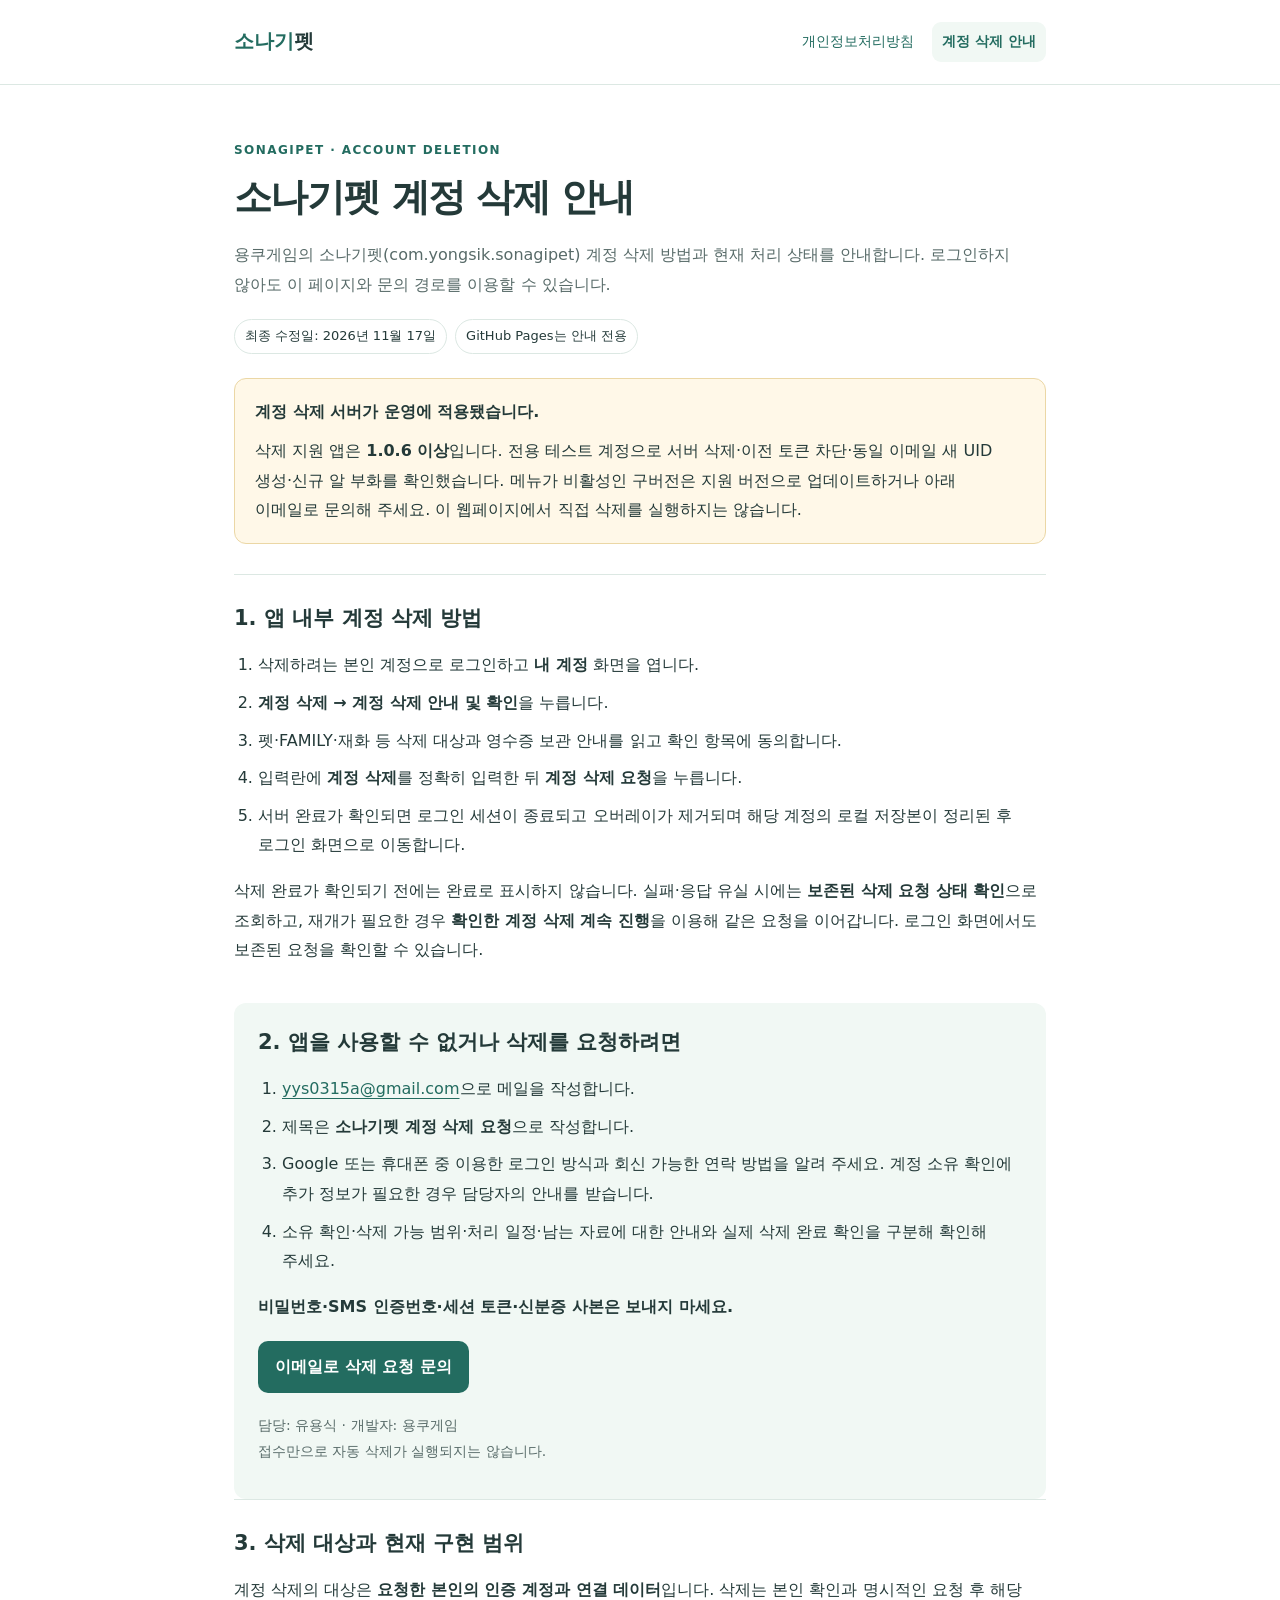
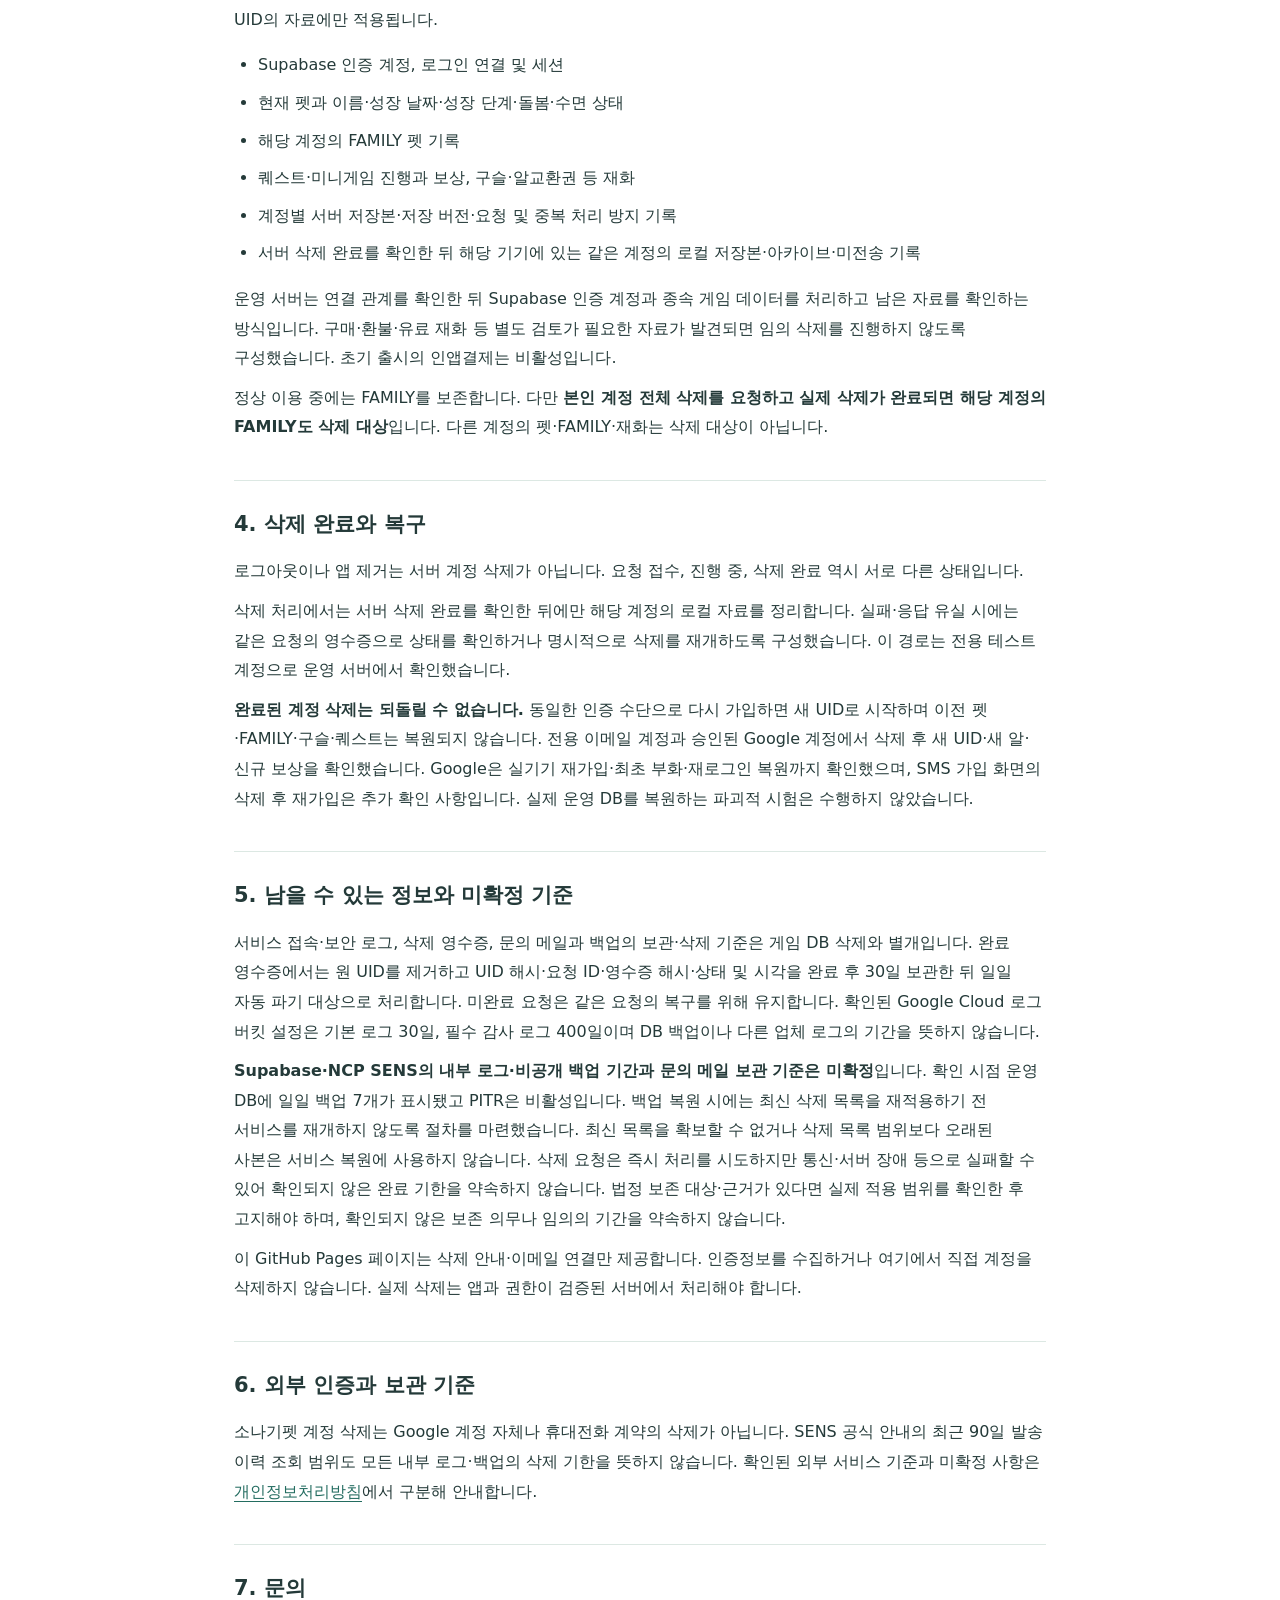
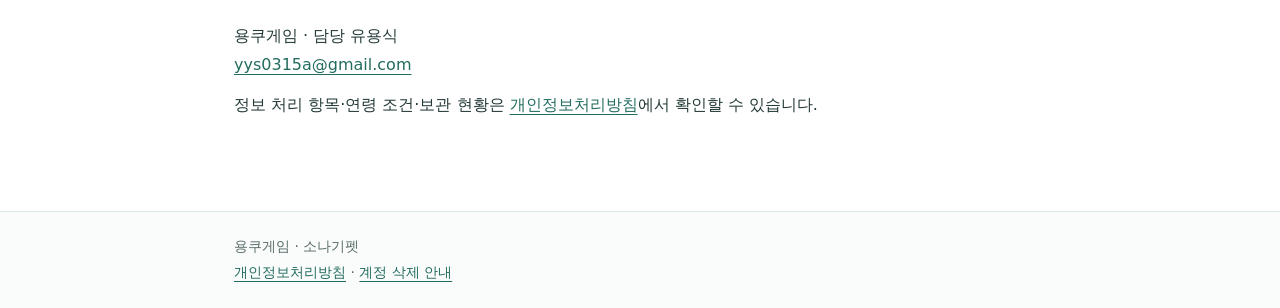
==== commit 5886ddc0: "Record verified Google deletion and re-registration" ====
--- a/delete-account.html
+++ b/delete-account.html
@@ -20,7 +20,7 @@
   <section><h2>1. 앱 내부 계정 삭제 방법</h2><ol><li>삭제하려는 본인 계정으로 로그인하고 <strong>내 계정</strong> 화면을 엽니다.</li><li><strong>계정 삭제 → 계정 삭제 안내 및 확인</strong>을 누릅니다.</li><li>펫·FAMILY·재화 등 삭제 대상과 영수증 보관 안내를 읽고 확인 항목에 동의합니다.</li><li>입력란에 <strong>계정 삭제</strong>를 정확히 입력한 뒤 <strong>계정 삭제 요청</strong>을 누릅니다.</li><li>서버 완료가 확인되면 로그인 세션이 종료되고 오버레이가 제거되며 해당 계정의 로컬 저장본이 정리된 후 로그인 화면으로 이동합니다.</li></ol><p>삭제 완료가 확인되기 전에는 완료로 표시하지 않습니다. 실패·응답 유실 시에는 <strong>보존된 삭제 요청 상태 확인</strong>으로 조회하고, 재개가 필요한 경우 <strong>확인한 계정 삭제 계속 진행</strong>을 이용해 같은 요청을 이어갑니다. 로그인 화면에서도 보존된 요청을 확인할 수 있습니다.</p></section>
   <section class="contact"><h2>2. 앱을 사용할 수 없거나 삭제를 요청하려면</h2><ol><li><a href="mailto:yys0315a@gmail.com">yys0315a@gmail.com</a>으로 메일을 작성합니다.</li><li>제목은 <strong>소나기펫 계정 삭제 요청</strong>으로 작성합니다.</li><li>Google 또는 휴대폰 중 이용한 로그인 방식과 회신 가능한 연락 방법을 알려 주세요. 계정 소유 확인에 추가 정보가 필요한 경우 담당자의 안내를 받습니다.</li><li>소유 확인·삭제 가능 범위·처리 일정·남는 자료에 대한 안내와 실제 삭제 완료 확인을 구분해 확인해 주세요.</li></ol><p><strong>비밀번호·SMS 인증번호·세션 토큰·신분증 사본은 보내지 마세요.</strong></p><a class="button" href="mailto:yys0315a@gmail.com?subject=%EC%86%8C%EB%82%98%EA%B8%B0%ED%8E%AB%20%EA%B3%84%EC%A0%95%20%EC%82%AD%EC%A0%9C%20%EC%9A%94%EC%B2%AD">이메일로 삭제 요청 문의</a><p class="small">담당: 유용식 · 개발자: 용쿠게임<br>접수만으로 자동 삭제가 실행되지는 않습니다.</p></section>
   <section><h2>3. 삭제 대상과 현재 구현 범위</h2><p>계정 삭제의 대상은 <strong>요청한 본인의 인증 계정과 연결 데이터</strong>입니다. 삭제는 본인 확인과 명시적인 요청 후 해당 UID의 자료에만 적용됩니다.</p><ul><li>Supabase 인증 계정, 로그인 연결 및 세션</li><li>현재 펫과 이름·성장 날짜·성장 단계·돌봄·수면 상태</li><li>해당 계정의 FAMILY 펫 기록</li><li>퀘스트·미니게임 진행과 보상, 구슬·알교환권 등 재화</li><li>계정별 서버 저장본·저장 버전·요청 및 중복 처리 방지 기록</li><li>서버 삭제 완료를 확인한 뒤 해당 기기에 있는 같은 계정의 로컬 저장본·아카이브·미전송 기록</li></ul><p>운영 서버는 연결 관계를 확인한 뒤 Supabase 인증 계정과 종속 게임 데이터를 처리하고 남은 자료를 확인하는 방식입니다. 구매·환불·유료 재화 등 별도 검토가 필요한 자료가 발견되면 임의 삭제를 진행하지 않도록 구성했습니다. 초기 출시의 인앱결제는 비활성입니다.</p><p>정상 이용 중에는 FAMILY를 보존합니다. 다만 <strong>본인 계정 전체 삭제를 요청하고 실제 삭제가 완료되면 해당 계정의 FAMILY도 삭제 대상</strong>입니다. 다른 계정의 펫·FAMILY·재화는 삭제 대상이 아닙니다.</p></section>
-  <section><h2>4. 삭제 완료와 복구</h2><p>로그아웃이나 앱 제거는 서버 계정 삭제가 아닙니다. 요청 접수, 진행 중, 삭제 완료 역시 서로 다른 상태입니다.</p><p>삭제 처리에서는 서버 삭제 완료를 확인한 뒤에만 해당 계정의 로컬 자료를 정리합니다. 실패·응답 유실 시에는 같은 요청의 영수증으로 상태를 확인하거나 명시적으로 삭제를 재개하도록 구성했습니다. 이 경로는 전용 테스트 계정으로 운영 서버에서 확인했습니다.</p><p><strong>완료된 계정 삭제는 되돌릴 수 없습니다.</strong> 동일한 인증 수단으로 다시 가입하면 새 UID로 시작하며 이전 펫·FAMILY·구슬·퀘스트는 복원되지 않습니다. 전용 이메일 테스트 계정의 새 UID·새 알·신규 보상은 확인했으며, Google/SMS 가입 화면을 통한 실기기 재가입은 별도 확인 사항입니다. 실제 운영 DB를 복원하는 파괴적 시험은 수행하지 않았습니다.</p></section>
+  <section><h2>4. 삭제 완료와 복구</h2><p>로그아웃이나 앱 제거는 서버 계정 삭제가 아닙니다. 요청 접수, 진행 중, 삭제 완료 역시 서로 다른 상태입니다.</p><p>삭제 처리에서는 서버 삭제 완료를 확인한 뒤에만 해당 계정의 로컬 자료를 정리합니다. 실패·응답 유실 시에는 같은 요청의 영수증으로 상태를 확인하거나 명시적으로 삭제를 재개하도록 구성했습니다. 이 경로는 전용 테스트 계정으로 운영 서버에서 확인했습니다.</p><p><strong>완료된 계정 삭제는 되돌릴 수 없습니다.</strong> 동일한 인증 수단으로 다시 가입하면 새 UID로 시작하며 이전 펫·FAMILY·구슬·퀘스트는 복원되지 않습니다. 전용 이메일 계정과 승인된 Google 계정에서 삭제 후 새 UID·새 알·신규 보상을 확인했습니다. Google은 실기기 재가입·최초 부화·재로그인 복원까지 확인했으며, SMS 가입 화면의 삭제 후 재가입은 추가 확인 사항입니다. 실제 운영 DB를 복원하는 파괴적 시험은 수행하지 않았습니다.</p></section>
   <section><h2>5. 남을 수 있는 정보와 미확정 기준</h2><p>서비스 접속·보안 로그, 삭제 영수증, 문의 메일과 백업의 보관·삭제 기준은 게임 DB 삭제와 별개입니다. 완료 영수증에서는 원 UID를 제거하고 UID 해시·요청 ID·영수증 해시·상태 및 시각을 완료 후 30일 보관한 뒤 일일 자동 파기 대상으로 처리합니다. 미완료 요청은 같은 요청의 복구를 위해 유지합니다. 확인된 Google Cloud 로그 버킷 설정은 기본 로그 30일, 필수 감사 로그 400일이며 DB 백업이나 다른 업체 로그의 기간을 뜻하지 않습니다.</p><p><strong>Supabase·NCP SENS의 내부 로그·비공개 백업 기간과 문의 메일 보관 기준은 미확정</strong>입니다. 확인 시점 운영 DB에 일일 백업 7개가 표시됐고 PITR은 비활성입니다. 백업 복원 시에는 최신 삭제 목록을 재적용하기 전 서비스를 재개하지 않도록 절차를 마련했습니다. 최신 목록을 확보할 수 없거나 삭제 목록 범위보다 오래된 사본은 서비스 복원에 사용하지 않습니다. 삭제 요청은 즉시 처리를 시도하지만 통신·서버 장애 등으로 실패할 수 있어 확인되지 않은 완료 기한을 약속하지 않습니다. 법정 보존 대상·근거가 있다면 실제 적용 범위를 확인한 후 고지해야 하며, 확인되지 않은 보존 의무나 임의의 기간을 약속하지 않습니다.</p><p>이 GitHub Pages 페이지는 삭제 안내·이메일 연결만 제공합니다. 인증정보를 수집하거나 여기에서 직접 계정을 삭제하지 않습니다. 실제 삭제는 앱과 권한이 검증된 서버에서 처리해야 합니다.</p></section>
   <section><h2>6. 외부 인증과 보관 기준</h2><p>소나기펫 계정 삭제는 Google 계정 자체나 휴대전화 계약의 삭제가 아닙니다. SENS 공식 안내의 최근 90일 발송 이력 조회 범위도 모든 내부 로그·백업의 삭제 기한을 뜻하지 않습니다. 확인된 외부 서비스 기준과 미확정 사항은 <a href="privacy.html">개인정보처리방침</a>에서 구분해 안내합니다.</p></section>
   <section><h2>7. 문의</h2><p>용쿠게임 · 담당 유용식<br><a href="mailto:yys0315a@gmail.com">yys0315a@gmail.com</a></p><p>정보 처리 항목·연령 조건·보관 현황은 <a href="privacy.html">개인정보처리방침</a>에서 확인할 수 있습니다.</p></section>
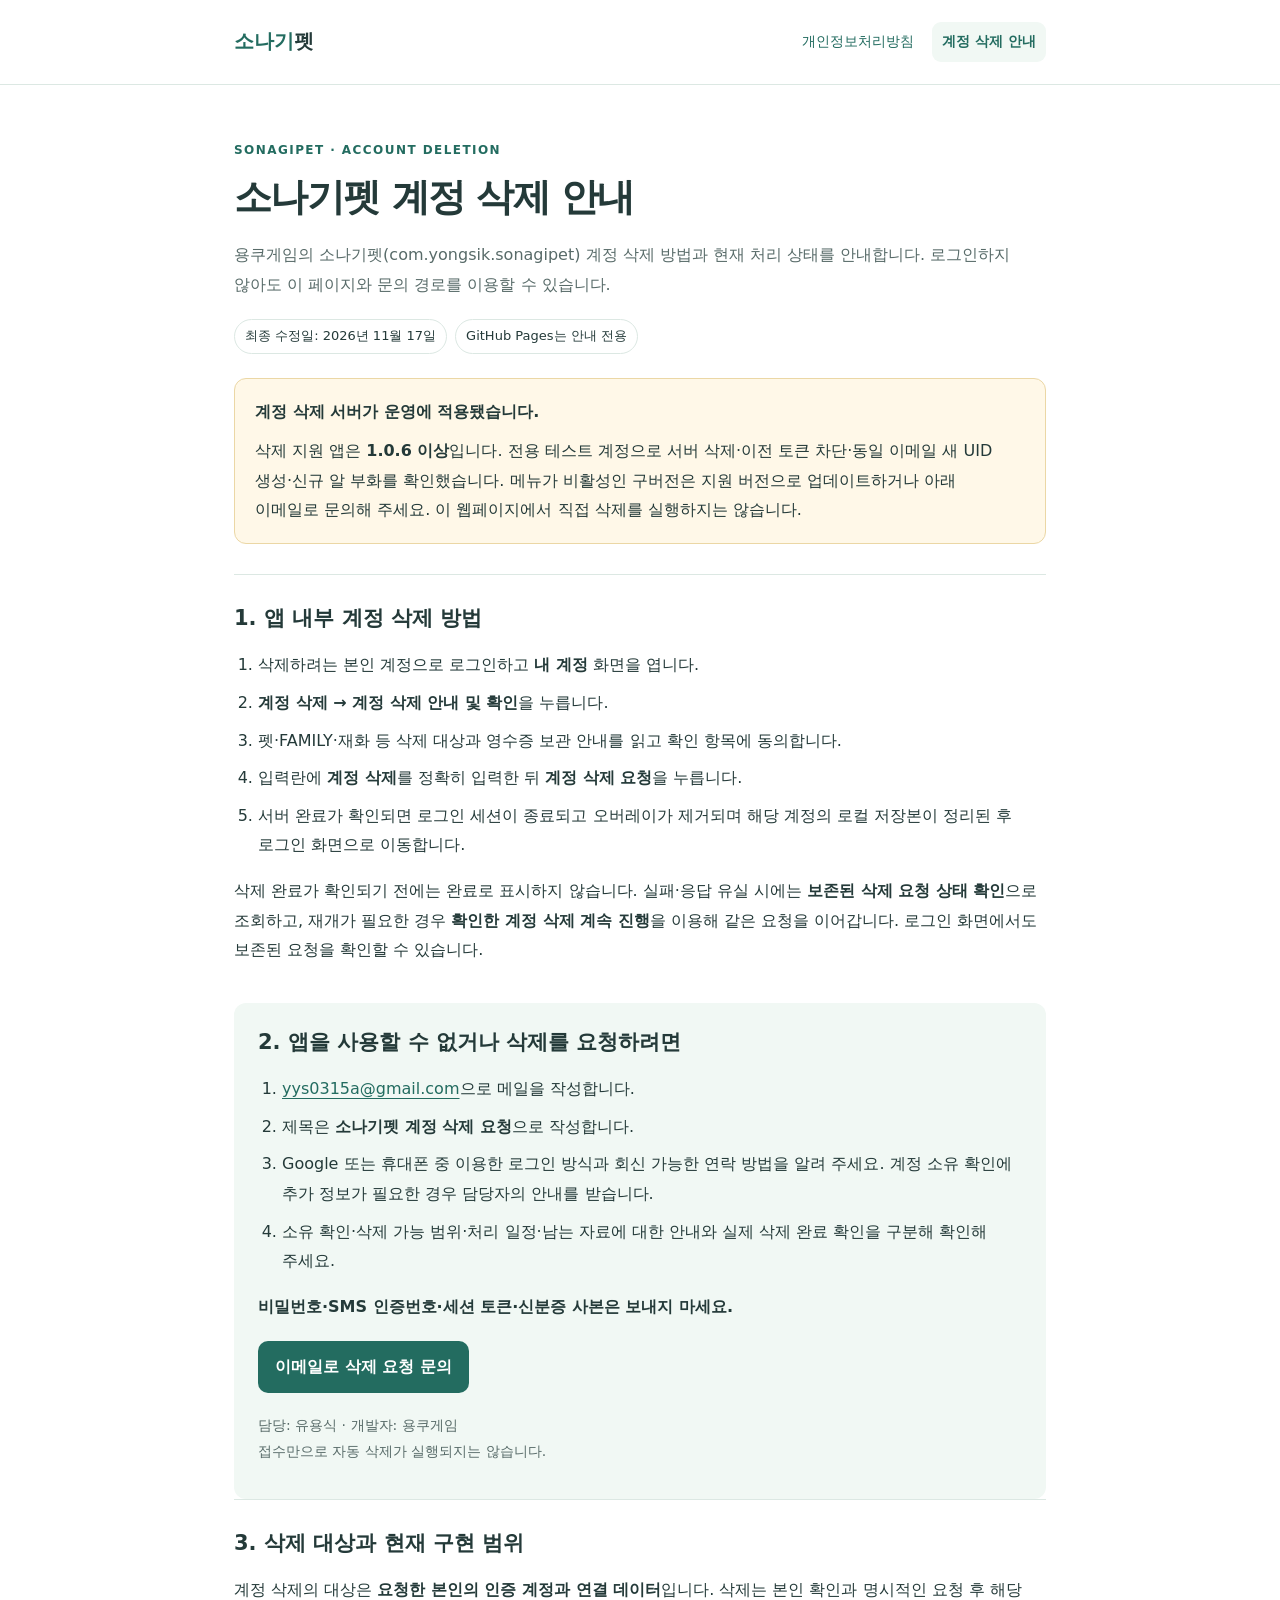
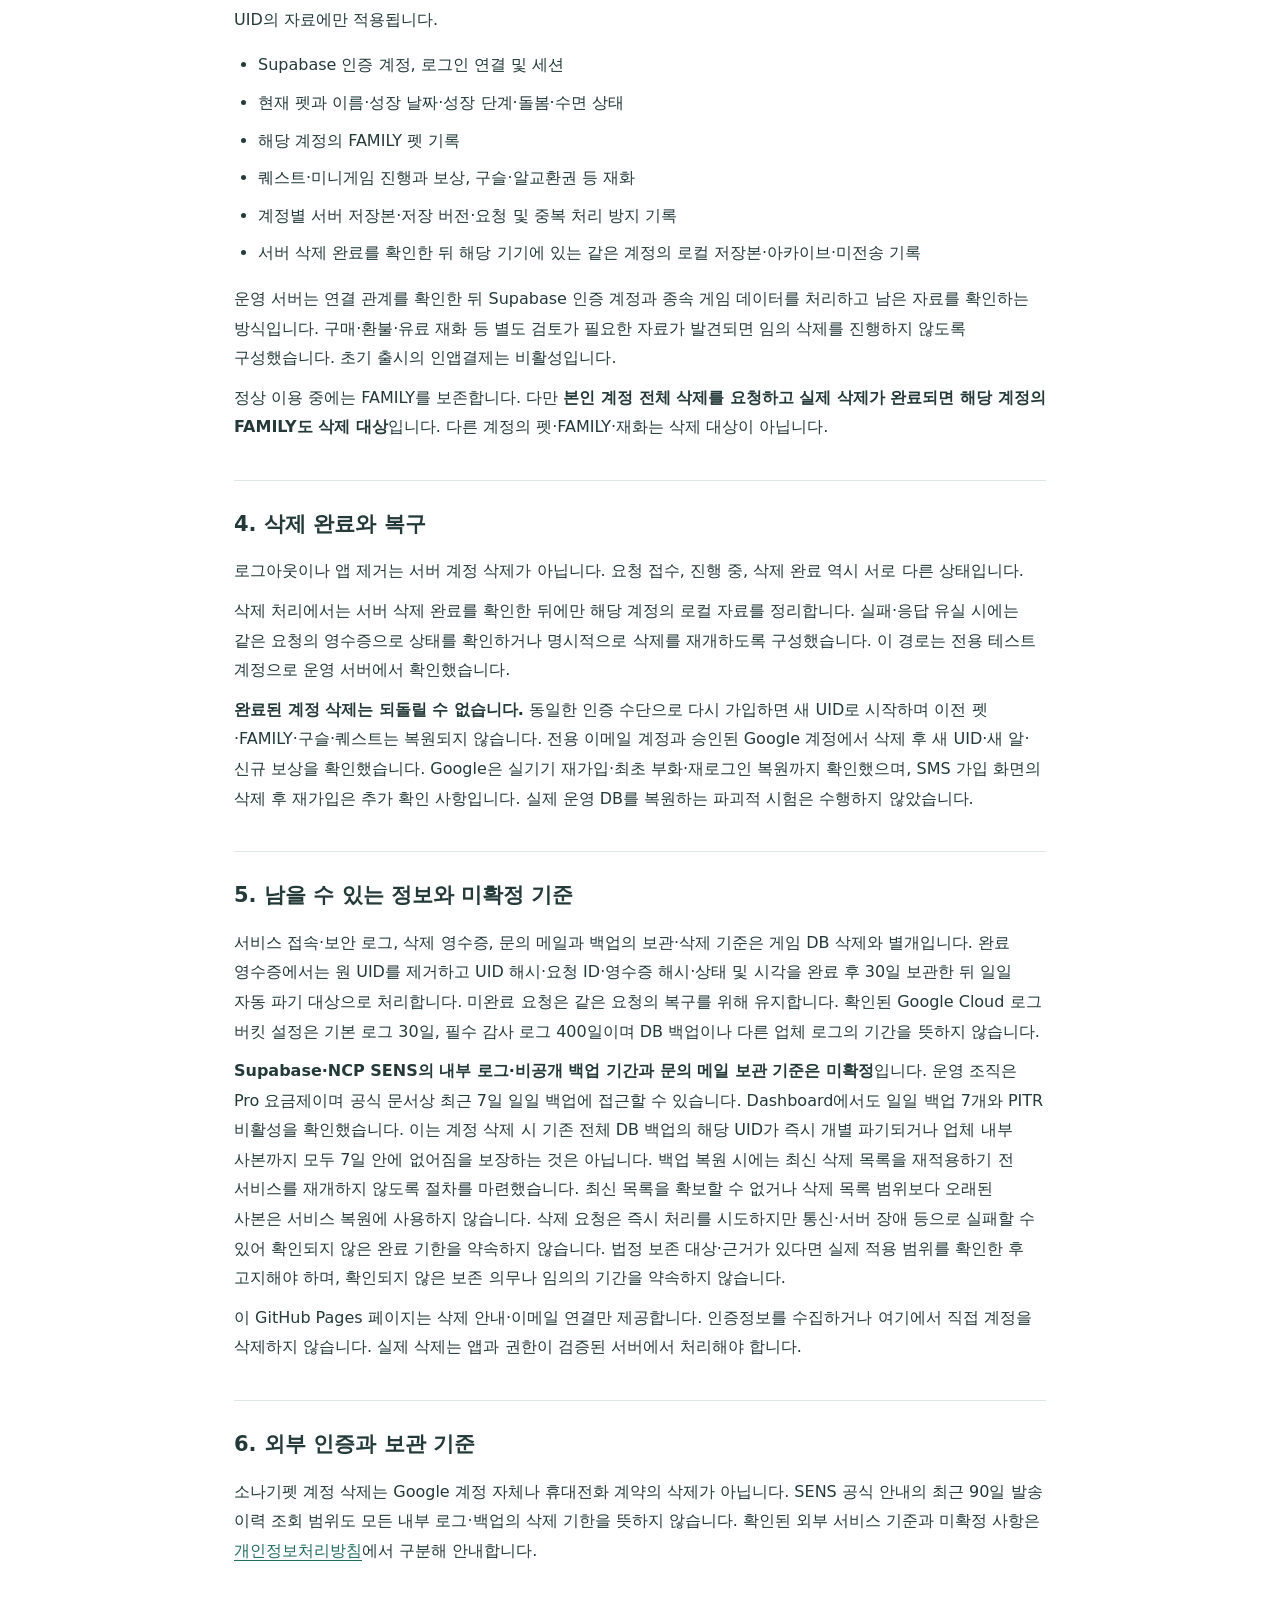
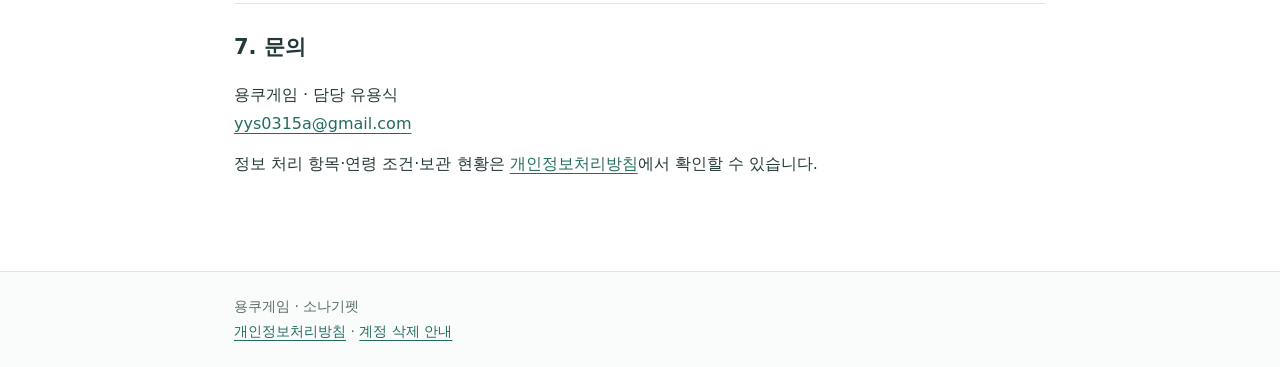
==== commit 40ad9284: "Clarify verified privacy processing and deletion retention" ====
--- a/delete-account.html
+++ b/delete-account.html
@@ -1,28 +1,28 @@
-<!doctype html>
-<html lang="ko">
-<head>
-  <meta charset="utf-8">
-  <meta name="viewport" content="width=device-width, initial-scale=1">
-  <meta name="description" content="소나기펫 계정 삭제의 현재 상태, 앱 메뉴, 삭제 대상 정보와 외부 요청 방법을 안내합니다.">
-  <meta name="referrer" content="no-referrer">
-  <title>계정 삭제 안내 | 소나기펫 · 용쿠게임</title>
-  <link rel="stylesheet" href="style.css">
-</head>
-<body>
-<a class="skip" href="#content">본문으로 바로가기</a>
-<header><div class="top"><a class="brand" href="privacy.html"><span>소나기</span>펫</a><nav aria-label="정책 안내"><a href="privacy.html">개인정보처리방침</a><a href="delete-account.html" aria-current="page">계정 삭제 안내</a></nav></div></header>
-<main id="content">
-  <p class="eyebrow">SONAGIPET · ACCOUNT DELETION</p>
-  <h1>소나기펫 계정 삭제 안내</h1>
-  <p class="lead">용쿠게임의 소나기펫(com.yongsik.sonagipet) 계정 삭제 방법과 현재 처리 상태를 안내합니다. 로그인하지 않아도 이 페이지와 문의 경로를 이용할 수 있습니다.</p>
-  <div class="meta"><span class="tag">최종 수정일: 2026년 11월 17일</span><span class="tag">GitHub Pages는 안내 전용</span></div>
-  <aside class="notice" aria-label="현재 기능 상태"><p><strong>계정 삭제 서버가 운영에 적용됐습니다.</strong></p><p>삭제 지원 앱은 <strong>1.0.6 이상</strong>입니다. 전용 테스트 계정으로 서버 삭제·이전 토큰 차단·동일 이메일 새 UID 생성·신규 알 부화를 확인했습니다. 메뉴가 비활성인 구버전은 지원 버전으로 업데이트하거나 아래 이메일로 문의해 주세요. 이 웹페이지에서 직접 삭제를 실행하지는 않습니다.</p></aside>
-  <section><h2>1. 앱 내부 계정 삭제 방법</h2><ol><li>삭제하려는 본인 계정으로 로그인하고 <strong>내 계정</strong> 화면을 엽니다.</li><li><strong>계정 삭제 → 계정 삭제 안내 및 확인</strong>을 누릅니다.</li><li>펫·FAMILY·재화 등 삭제 대상과 영수증 보관 안내를 읽고 확인 항목에 동의합니다.</li><li>입력란에 <strong>계정 삭제</strong>를 정확히 입력한 뒤 <strong>계정 삭제 요청</strong>을 누릅니다.</li><li>서버 완료가 확인되면 로그인 세션이 종료되고 오버레이가 제거되며 해당 계정의 로컬 저장본이 정리된 후 로그인 화면으로 이동합니다.</li></ol><p>삭제 완료가 확인되기 전에는 완료로 표시하지 않습니다. 실패·응답 유실 시에는 <strong>보존된 삭제 요청 상태 확인</strong>으로 조회하고, 재개가 필요한 경우 <strong>확인한 계정 삭제 계속 진행</strong>을 이용해 같은 요청을 이어갑니다. 로그인 화면에서도 보존된 요청을 확인할 수 있습니다.</p></section>
-  <section class="contact"><h2>2. 앱을 사용할 수 없거나 삭제를 요청하려면</h2><ol><li><a href="mailto:yys0315a@gmail.com">yys0315a@gmail.com</a>으로 메일을 작성합니다.</li><li>제목은 <strong>소나기펫 계정 삭제 요청</strong>으로 작성합니다.</li><li>Google 또는 휴대폰 중 이용한 로그인 방식과 회신 가능한 연락 방법을 알려 주세요. 계정 소유 확인에 추가 정보가 필요한 경우 담당자의 안내를 받습니다.</li><li>소유 확인·삭제 가능 범위·처리 일정·남는 자료에 대한 안내와 실제 삭제 완료 확인을 구분해 확인해 주세요.</li></ol><p><strong>비밀번호·SMS 인증번호·세션 토큰·신분증 사본은 보내지 마세요.</strong></p><a class="button" href="mailto:yys0315a@gmail.com?subject=%EC%86%8C%EB%82%98%EA%B8%B0%ED%8E%AB%20%EA%B3%84%EC%A0%95%20%EC%82%AD%EC%A0%9C%20%EC%9A%94%EC%B2%AD">이메일로 삭제 요청 문의</a><p class="small">담당: 유용식 · 개발자: 용쿠게임<br>접수만으로 자동 삭제가 실행되지는 않습니다.</p></section>
-  <section><h2>3. 삭제 대상과 현재 구현 범위</h2><p>계정 삭제의 대상은 <strong>요청한 본인의 인증 계정과 연결 데이터</strong>입니다. 삭제는 본인 확인과 명시적인 요청 후 해당 UID의 자료에만 적용됩니다.</p><ul><li>Supabase 인증 계정, 로그인 연결 및 세션</li><li>현재 펫과 이름·성장 날짜·성장 단계·돌봄·수면 상태</li><li>해당 계정의 FAMILY 펫 기록</li><li>퀘스트·미니게임 진행과 보상, 구슬·알교환권 등 재화</li><li>계정별 서버 저장본·저장 버전·요청 및 중복 처리 방지 기록</li><li>서버 삭제 완료를 확인한 뒤 해당 기기에 있는 같은 계정의 로컬 저장본·아카이브·미전송 기록</li></ul><p>운영 서버는 연결 관계를 확인한 뒤 Supabase 인증 계정과 종속 게임 데이터를 처리하고 남은 자료를 확인하는 방식입니다. 구매·환불·유료 재화 등 별도 검토가 필요한 자료가 발견되면 임의 삭제를 진행하지 않도록 구성했습니다. 초기 출시의 인앱결제는 비활성입니다.</p><p>정상 이용 중에는 FAMILY를 보존합니다. 다만 <strong>본인 계정 전체 삭제를 요청하고 실제 삭제가 완료되면 해당 계정의 FAMILY도 삭제 대상</strong>입니다. 다른 계정의 펫·FAMILY·재화는 삭제 대상이 아닙니다.</p></section>
-  <section><h2>4. 삭제 완료와 복구</h2><p>로그아웃이나 앱 제거는 서버 계정 삭제가 아닙니다. 요청 접수, 진행 중, 삭제 완료 역시 서로 다른 상태입니다.</p><p>삭제 처리에서는 서버 삭제 완료를 확인한 뒤에만 해당 계정의 로컬 자료를 정리합니다. 실패·응답 유실 시에는 같은 요청의 영수증으로 상태를 확인하거나 명시적으로 삭제를 재개하도록 구성했습니다. 이 경로는 전용 테스트 계정으로 운영 서버에서 확인했습니다.</p><p><strong>완료된 계정 삭제는 되돌릴 수 없습니다.</strong> 동일한 인증 수단으로 다시 가입하면 새 UID로 시작하며 이전 펫·FAMILY·구슬·퀘스트는 복원되지 않습니다. 전용 이메일 계정과 승인된 Google 계정에서 삭제 후 새 UID·새 알·신규 보상을 확인했습니다. Google은 실기기 재가입·최초 부화·재로그인 복원까지 확인했으며, SMS 가입 화면의 삭제 후 재가입은 추가 확인 사항입니다. 실제 운영 DB를 복원하는 파괴적 시험은 수행하지 않았습니다.</p></section>
-  <section><h2>5. 남을 수 있는 정보와 미확정 기준</h2><p>서비스 접속·보안 로그, 삭제 영수증, 문의 메일과 백업의 보관·삭제 기준은 게임 DB 삭제와 별개입니다. 완료 영수증에서는 원 UID를 제거하고 UID 해시·요청 ID·영수증 해시·상태 및 시각을 완료 후 30일 보관한 뒤 일일 자동 파기 대상으로 처리합니다. 미완료 요청은 같은 요청의 복구를 위해 유지합니다. 확인된 Google Cloud 로그 버킷 설정은 기본 로그 30일, 필수 감사 로그 400일이며 DB 백업이나 다른 업체 로그의 기간을 뜻하지 않습니다.</p><p><strong>Supabase·NCP SENS의 내부 로그·비공개 백업 기간과 문의 메일 보관 기준은 미확정</strong>입니다. 확인 시점 운영 DB에 일일 백업 7개가 표시됐고 PITR은 비활성입니다. 백업 복원 시에는 최신 삭제 목록을 재적용하기 전 서비스를 재개하지 않도록 절차를 마련했습니다. 최신 목록을 확보할 수 없거나 삭제 목록 범위보다 오래된 사본은 서비스 복원에 사용하지 않습니다. 삭제 요청은 즉시 처리를 시도하지만 통신·서버 장애 등으로 실패할 수 있어 확인되지 않은 완료 기한을 약속하지 않습니다. 법정 보존 대상·근거가 있다면 실제 적용 범위를 확인한 후 고지해야 하며, 확인되지 않은 보존 의무나 임의의 기간을 약속하지 않습니다.</p><p>이 GitHub Pages 페이지는 삭제 안내·이메일 연결만 제공합니다. 인증정보를 수집하거나 여기에서 직접 계정을 삭제하지 않습니다. 실제 삭제는 앱과 권한이 검증된 서버에서 처리해야 합니다.</p></section>
-  <section><h2>6. 외부 인증과 보관 기준</h2><p>소나기펫 계정 삭제는 Google 계정 자체나 휴대전화 계약의 삭제가 아닙니다. SENS 공식 안내의 최근 90일 발송 이력 조회 범위도 모든 내부 로그·백업의 삭제 기한을 뜻하지 않습니다. 확인된 외부 서비스 기준과 미확정 사항은 <a href="privacy.html">개인정보처리방침</a>에서 구분해 안내합니다.</p></section>
-  <section><h2>7. 문의</h2><p>용쿠게임 · 담당 유용식<br><a href="mailto:yys0315a@gmail.com">yys0315a@gmail.com</a></p><p>정보 처리 항목·연령 조건·보관 현황은 <a href="privacy.html">개인정보처리방침</a>에서 확인할 수 있습니다.</p></section>
-</main><footer><div class="foot">용쿠게임 · 소나기펫<br><a href="privacy.html">개인정보처리방침</a> · <a href="delete-account.html">계정 삭제 안내</a></div></footer>
-</body></html>
+<!doctype html>
+<html lang="ko">
+<head>
+  <meta charset="utf-8">
+  <meta name="viewport" content="width=device-width, initial-scale=1">
+  <meta name="description" content="소나기펫 계정 삭제의 현재 상태, 앱 메뉴, 삭제 대상 정보와 외부 요청 방법을 안내합니다.">
+  <meta name="referrer" content="no-referrer">
+  <title>계정 삭제 안내 | 소나기펫 · 용쿠게임</title>
+  <link rel="stylesheet" href="style.css">
+</head>
+<body>
+<a class="skip" href="#content">본문으로 바로가기</a>
+<header><div class="top"><a class="brand" href="privacy.html"><span>소나기</span>펫</a><nav aria-label="정책 안내"><a href="privacy.html">개인정보처리방침</a><a href="delete-account.html" aria-current="page">계정 삭제 안내</a></nav></div></header>
+<main id="content">
+  <p class="eyebrow">SONAGIPET · ACCOUNT DELETION</p>
+  <h1>소나기펫 계정 삭제 안내</h1>
+  <p class="lead">용쿠게임의 소나기펫(com.yongsik.sonagipet) 계정 삭제 방법과 현재 처리 상태를 안내합니다. 로그인하지 않아도 이 페이지와 문의 경로를 이용할 수 있습니다.</p>
+  <div class="meta"><span class="tag">최종 수정일: 2026년 11월 17일</span><span class="tag">GitHub Pages는 안내 전용</span></div>
+  <aside class="notice" aria-label="현재 기능 상태"><p><strong>계정 삭제 서버가 운영에 적용됐습니다.</strong></p><p>삭제 지원 앱은 <strong>1.0.6 이상</strong>입니다. 전용 테스트 계정으로 서버 삭제·이전 토큰 차단·동일 이메일 새 UID 생성·신규 알 부화를 확인했습니다. 메뉴가 비활성인 구버전은 지원 버전으로 업데이트하거나 아래 이메일로 문의해 주세요. 이 웹페이지에서 직접 삭제를 실행하지는 않습니다.</p></aside>
+  <section><h2>1. 앱 내부 계정 삭제 방법</h2><ol><li>삭제하려는 본인 계정으로 로그인하고 <strong>내 계정</strong> 화면을 엽니다.</li><li><strong>계정 삭제 → 계정 삭제 안내 및 확인</strong>을 누릅니다.</li><li>펫·FAMILY·재화 등 삭제 대상과 영수증 보관 안내를 읽고 확인 항목에 동의합니다.</li><li>입력란에 <strong>계정 삭제</strong>를 정확히 입력한 뒤 <strong>계정 삭제 요청</strong>을 누릅니다.</li><li>서버 완료가 확인되면 로그인 세션이 종료되고 오버레이가 제거되며 해당 계정의 로컬 저장본이 정리된 후 로그인 화면으로 이동합니다.</li></ol><p>삭제 완료가 확인되기 전에는 완료로 표시하지 않습니다. 실패·응답 유실 시에는 <strong>보존된 삭제 요청 상태 확인</strong>으로 조회하고, 재개가 필요한 경우 <strong>확인한 계정 삭제 계속 진행</strong>을 이용해 같은 요청을 이어갑니다. 로그인 화면에서도 보존된 요청을 확인할 수 있습니다.</p></section>
+  <section class="contact"><h2>2. 앱을 사용할 수 없거나 삭제를 요청하려면</h2><ol><li><a href="mailto:yys0315a@gmail.com">yys0315a@gmail.com</a>으로 메일을 작성합니다.</li><li>제목은 <strong>소나기펫 계정 삭제 요청</strong>으로 작성합니다.</li><li>Google 또는 휴대폰 중 이용한 로그인 방식과 회신 가능한 연락 방법을 알려 주세요. 계정 소유 확인에 추가 정보가 필요한 경우 담당자의 안내를 받습니다.</li><li>소유 확인·삭제 가능 범위·처리 일정·남는 자료에 대한 안내와 실제 삭제 완료 확인을 구분해 확인해 주세요.</li></ol><p><strong>비밀번호·SMS 인증번호·세션 토큰·신분증 사본은 보내지 마세요.</strong></p><a class="button" href="mailto:yys0315a@gmail.com?subject=%EC%86%8C%EB%82%98%EA%B8%B0%ED%8E%AB%20%EA%B3%84%EC%A0%95%20%EC%82%AD%EC%A0%9C%20%EC%9A%94%EC%B2%AD">이메일로 삭제 요청 문의</a><p class="small">담당: 유용식 · 개발자: 용쿠게임<br>접수만으로 자동 삭제가 실행되지는 않습니다.</p></section>
+  <section><h2>3. 삭제 대상과 현재 구현 범위</h2><p>계정 삭제의 대상은 <strong>요청한 본인의 인증 계정과 연결 데이터</strong>입니다. 삭제는 본인 확인과 명시적인 요청 후 해당 UID의 자료에만 적용됩니다.</p><ul><li>Supabase 인증 계정, 로그인 연결 및 세션</li><li>현재 펫과 이름·성장 날짜·성장 단계·돌봄·수면 상태</li><li>해당 계정의 FAMILY 펫 기록</li><li>퀘스트·미니게임 진행과 보상, 구슬·알교환권 등 재화</li><li>계정별 서버 저장본·저장 버전·요청 및 중복 처리 방지 기록</li><li>서버 삭제 완료를 확인한 뒤 해당 기기에 있는 같은 계정의 로컬 저장본·아카이브·미전송 기록</li></ul><p>운영 서버는 연결 관계를 확인한 뒤 Supabase 인증 계정과 종속 게임 데이터를 처리하고 남은 자료를 확인하는 방식입니다. 구매·환불·유료 재화 등 별도 검토가 필요한 자료가 발견되면 임의 삭제를 진행하지 않도록 구성했습니다. 초기 출시의 인앱결제는 비활성입니다.</p><p>정상 이용 중에는 FAMILY를 보존합니다. 다만 <strong>본인 계정 전체 삭제를 요청하고 실제 삭제가 완료되면 해당 계정의 FAMILY도 삭제 대상</strong>입니다. 다른 계정의 펫·FAMILY·재화는 삭제 대상이 아닙니다.</p></section>
+  <section><h2>4. 삭제 완료와 복구</h2><p>로그아웃이나 앱 제거는 서버 계정 삭제가 아닙니다. 요청 접수, 진행 중, 삭제 완료 역시 서로 다른 상태입니다.</p><p>삭제 처리에서는 서버 삭제 완료를 확인한 뒤에만 해당 계정의 로컬 자료를 정리합니다. 실패·응답 유실 시에는 같은 요청의 영수증으로 상태를 확인하거나 명시적으로 삭제를 재개하도록 구성했습니다. 이 경로는 전용 테스트 계정으로 운영 서버에서 확인했습니다.</p><p><strong>완료된 계정 삭제는 되돌릴 수 없습니다.</strong> 동일한 인증 수단으로 다시 가입하면 새 UID로 시작하며 이전 펫·FAMILY·구슬·퀘스트는 복원되지 않습니다. 전용 이메일 계정과 승인된 Google 계정에서 삭제 후 새 UID·새 알·신규 보상을 확인했습니다. Google은 실기기 재가입·최초 부화·재로그인 복원까지 확인했으며, SMS 가입 화면의 삭제 후 재가입은 추가 확인 사항입니다. 실제 운영 DB를 복원하는 파괴적 시험은 수행하지 않았습니다.</p></section>
+  <section><h2>5. 남을 수 있는 정보와 미확정 기준</h2><p>서비스 접속·보안 로그, 삭제 영수증, 문의 메일과 백업의 보관·삭제 기준은 게임 DB 삭제와 별개입니다. 완료 영수증에서는 원 UID를 제거하고 UID 해시·요청 ID·영수증 해시·상태 및 시각을 완료 후 30일 보관한 뒤 일일 자동 파기 대상으로 처리합니다. 미완료 요청은 같은 요청의 복구를 위해 유지합니다. 확인된 Google Cloud 로그 버킷 설정은 기본 로그 30일, 필수 감사 로그 400일이며 DB 백업이나 다른 업체 로그의 기간을 뜻하지 않습니다.</p><p><strong>Supabase·NCP SENS의 내부 로그·비공개 백업 기간과 문의 메일 보관 기준은 미확정</strong>입니다. 운영 조직은 Pro 요금제이며 공식 문서상 최근 7일 일일 백업에 접근할 수 있습니다. Dashboard에서도 일일 백업 7개와 PITR 비활성을 확인했습니다. 이는 계정 삭제 시 기존 전체 DB 백업의 해당 UID가 즉시 개별 파기되거나 업체 내부 사본까지 모두 7일 안에 없어짐을 보장하는 것은 아닙니다. 백업 복원 시에는 최신 삭제 목록을 재적용하기 전 서비스를 재개하지 않도록 절차를 마련했습니다. 최신 목록을 확보할 수 없거나 삭제 목록 범위보다 오래된 사본은 서비스 복원에 사용하지 않습니다. 삭제 요청은 즉시 처리를 시도하지만 통신·서버 장애 등으로 실패할 수 있어 확인되지 않은 완료 기한을 약속하지 않습니다. 법정 보존 대상·근거가 있다면 실제 적용 범위를 확인한 후 고지해야 하며, 확인되지 않은 보존 의무나 임의의 기간을 약속하지 않습니다.</p><p>이 GitHub Pages 페이지는 삭제 안내·이메일 연결만 제공합니다. 인증정보를 수집하거나 여기에서 직접 계정을 삭제하지 않습니다. 실제 삭제는 앱과 권한이 검증된 서버에서 처리해야 합니다.</p></section>
+  <section><h2>6. 외부 인증과 보관 기준</h2><p>소나기펫 계정 삭제는 Google 계정 자체나 휴대전화 계약의 삭제가 아닙니다. SENS 공식 안내의 최근 90일 발송 이력 조회 범위도 모든 내부 로그·백업의 삭제 기한을 뜻하지 않습니다. 확인된 외부 서비스 기준과 미확정 사항은 <a href="privacy.html">개인정보처리방침</a>에서 구분해 안내합니다.</p></section>
+  <section><h2>7. 문의</h2><p>용쿠게임 · 담당 유용식<br><a href="mailto:yys0315a@gmail.com">yys0315a@gmail.com</a></p><p>정보 처리 항목·연령 조건·보관 현황은 <a href="privacy.html">개인정보처리방침</a>에서 확인할 수 있습니다.</p></section>
+</main><footer><div class="foot">용쿠게임 · 소나기펫<br><a href="privacy.html">개인정보처리방침</a> · <a href="delete-account.html">계정 삭제 안내</a></div></footer>
+</body></html>
